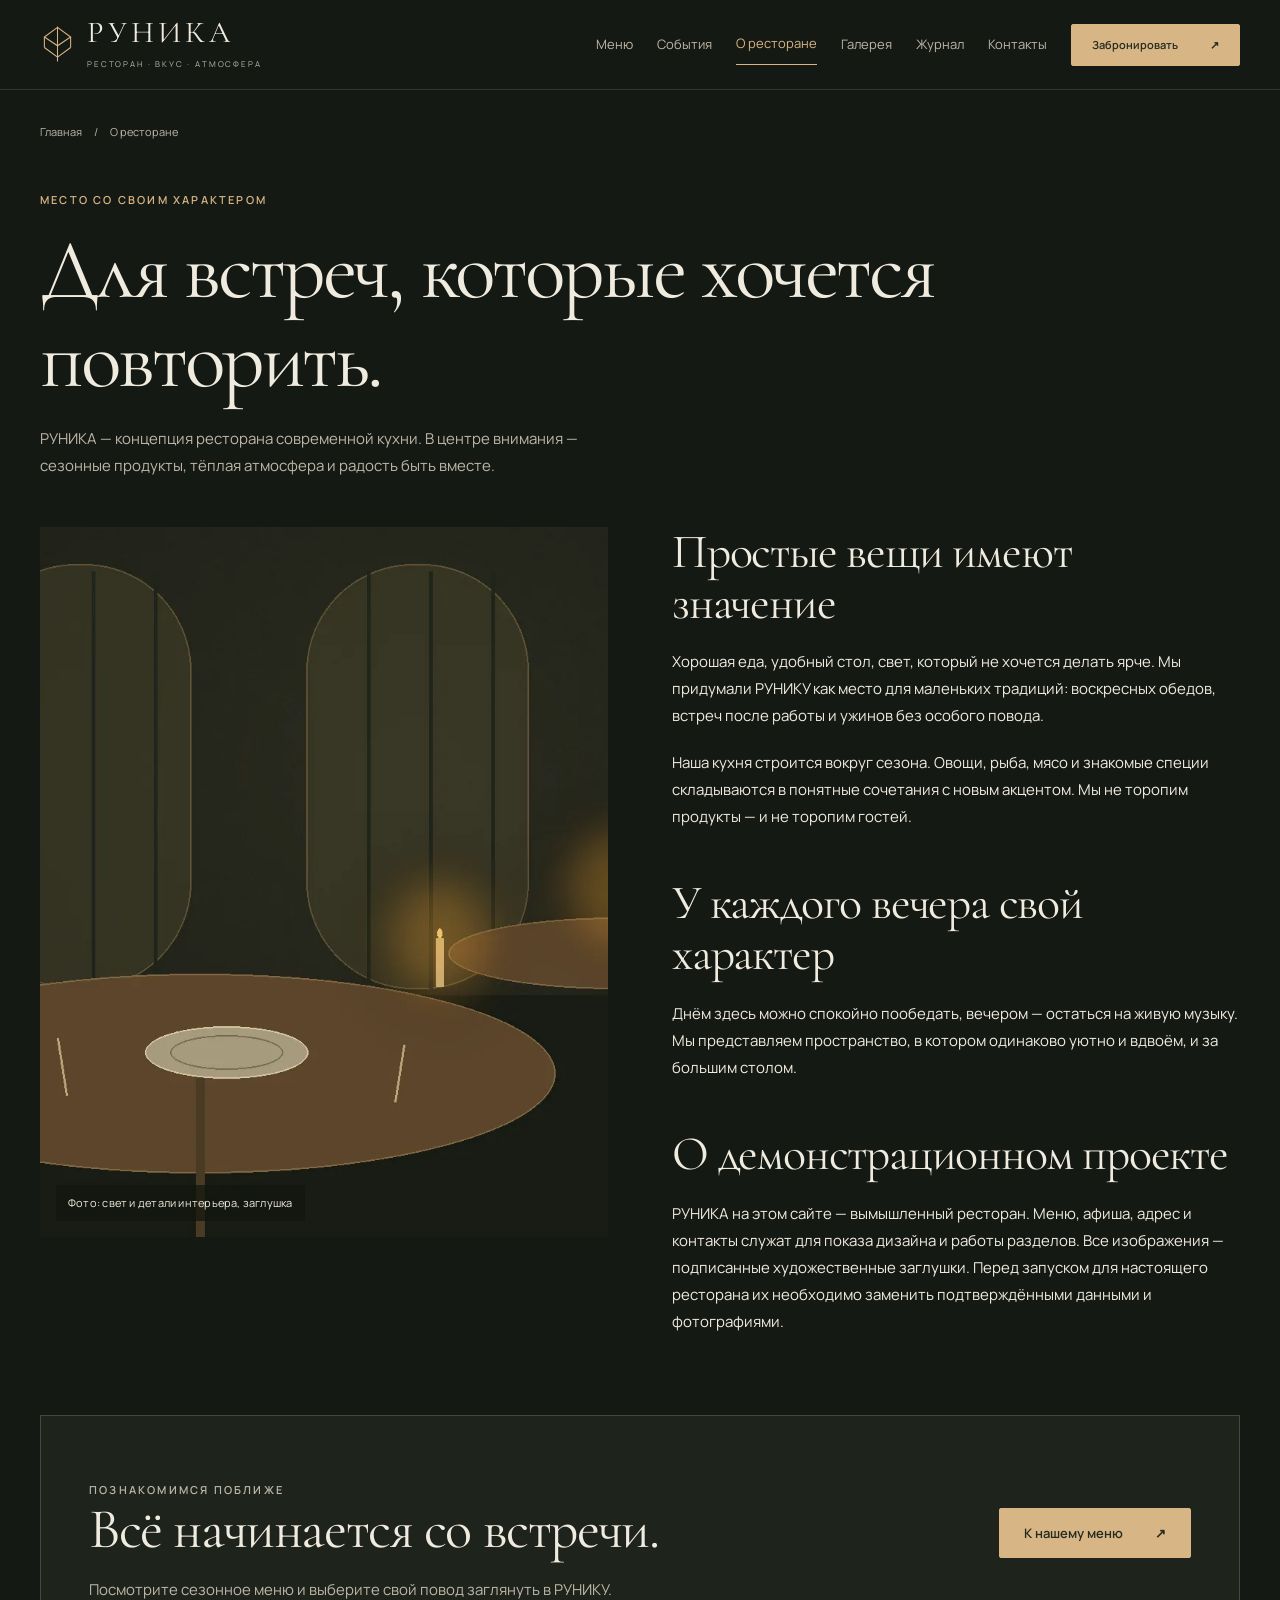
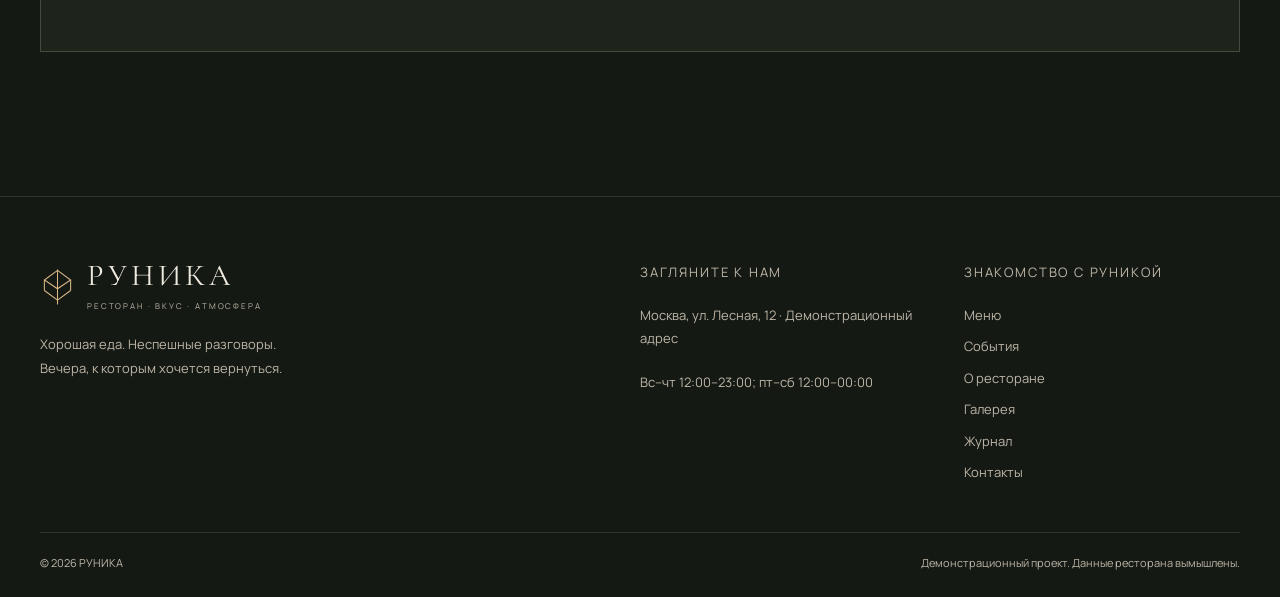
==== about/index.html @ 3a09043d "Оптимизация и SEO" ====
<!doctype html>
<html lang="ru">
<head>
  <meta charset="utf-8">
  <meta name="viewport" content="width=device-width, initial-scale=1">
  <title>О ресторане — РУНИКА</title>
  <meta name="description" content="История и концепция РУНИКИ: современная сезонная кухня, тёплая атмосфера и место для любимых традиций.">
  <link rel="canonical" href="https://mansiks1.github.io/restaurant-site-demo/about/">
  <meta property="og:locale" content="ru_RU">
  <meta property="og:site_name" content="РУНИКА">
  <meta property="og:title" content="О ресторане — РУНИКА">
  <meta property="og:description" content="История и концепция РУНИКИ: современная сезонная кухня, тёплая атмосфера и место для любимых традиций.">
  <meta property="og:type" content="website">
  <meta property="og:image" content="https://mansiks1.github.io/restaurant-site-demo/assets/img/interior.webp">
  <meta name="twitter:card" content="summary_large_image">
  <meta name="theme-color" content="#151914">
  <link rel="icon" type="image/svg+xml" href="../assets/img/favicon.svg">
  <link rel="preconnect" href="https://fonts.googleapis.com">
  <link rel="preconnect" href="https://fonts.gstatic.com" crossorigin>
  <link href="https://fonts.googleapis.com/css2?family=Cormorant+Garamond:ital,wght@0,400;0,500;0,600;1,400;1,500&family=Manrope:wght@400;500;600;700&display=swap" rel="stylesheet">
  <link rel="stylesheet" href="../assets/css/variables.css">
  <link rel="stylesheet" href="../assets/css/base.css">
  <link rel="stylesheet" href="../assets/css/components.css">
  <link rel="stylesheet" href="../assets/css/pages.css">
  <script type="module" src="../assets/js/main.js"></script>
  <script type="module" src="../assets/js/pages.js"></script>
</head>
<body data-page="about">
  <a class="skip-link" href="#main">Перейти к содержимому</a>
  <header class="site-header" data-site-header></header>
  <main id="main"><section class="page-heading container"><nav class="breadcrumbs" aria-label="Хлебные крошки"><a href="../">Главная</a><span aria-hidden="true">/</span><span aria-current="page">О ресторане</span></nav><p class="eyebrow">Место со своим характером</p><h1>Для встреч, которые<br>хочется <em>повторить.</em></h1><p class="page-intro">Современная кухня и тёплая атмосфера — чтобы быть чуть ближе друг к другу.</p></section><section class="container about-layout"><div data-page-image></div><div class="prose" data-page-body><p class="muted">Загружаем нашу историю…</p></div></section><section class="container section"><div class="reservation-band"><div><p class="eyebrow">Познакомимся поближе</p><h2>Всё начинается со встречи.</h2><p>Посмотрите сезонное меню и выберите свой повод заглянуть в РУНИКУ.</p></div><a class="button" href="../menu/">К нашему меню <span aria-hidden="true">↗</span></a></div></section></main>
  <footer class="site-footer" data-site-footer></footer>
  <noscript><p class="container notice">Для загрузки меню, афиши и статей включите JavaScript. Все контакты доступны на странице «Контакты».</p></noscript>
</body>
</html>
---- assets/css/variables.css ----
:root {
  color-scheme: dark;
  --color-bg: #151914; --color-surface: #1e241c; --color-raised: #292f24;
  --color-text: #f0ebdf; --color-muted: #bdb6a7; --color-accent: #d7b584;
  --color-accent-hover: #ebcd9f; --color-line: #454b3c; --color-soft-line: #30362b;
  --color-light: #e7dfd0; --color-ink: #252a21; --color-danger: #f2b4a0;
  --color-overlay: #11160fb8; --color-transparent: transparent;
  --font-body: 'Manrope', sans-serif; --font-display: 'Cormorant Garamond', Georgia, serif;
  --text-xs: .6875rem; --text-sm: .8125rem; --text-base: .9375rem;
  --text-lg: 1.125rem; --text-xl: 1.375rem; --text-2xl: 1.75rem;
  --text-title: clamp(3.25rem, 6.6vw, 6rem); --text-heading: clamp(2.5rem, 4.4vw, 4.2rem);
  --text-tiny: .6rem; --text-brand-caption: .5rem; --text-brand-caption-mobile: .43rem;
  --text-calendar-dot: 5px; --text-input-mobile: 16px;
  --text-brand: 1.9rem; --text-brand-mobile: 1.65rem; --text-dish: 1.7rem;
  --text-stat: 2.9rem; --text-price: 2.1rem; --text-contact: 2rem; --text-contact-mobile: 1.85rem;
  --text-map: 3rem; --text-reserve-mobile: 2.8rem; --text-category-mobile: 2.3rem;
  --text-hero: clamp(3.4rem, 6.2vw, 5.8rem); --text-hero-tablet: clamp(3.4rem, 6.5vw, 4.7rem);
  --text-hero-mobile: clamp(3.4rem, 12.7vw, 5.9rem); --text-page-mobile: clamp(3.1rem, 11.5vw, 4.9rem);
  --text-heading-mobile: clamp(2.55rem, 9vw, 3.8rem); --text-category: clamp(2.2rem, 4vw, 3.2rem);
  --text-prose-heading: clamp(2rem, 4vw, 3rem); --text-category-nav: .65rem;
  --hero-height: 580px; --calendar-cell: 40px; --dish-thumb: 126px;
  --s-1: .25rem; --s-2: .5rem; --s-3: .75rem; --s-4: 1rem; --s-5: 1.25rem;
  --s-6: 1.5rem; --s-7: 2rem; --s-8: 2.5rem; --s-9: 3rem; --s-10: 4rem;
  --s-11: 5rem; --s-12: 6rem; --s-13: 8rem;
  --container: 1200px; --gutter: 32px; --header-height: 90px;
  --radius: 2px; --radius-pill: 100px; --radius-round: 50%;
  --shadow: 0 14px 48px #00000030; --focus: 0 0 0 3px #d7b584;
  --transition: 180ms ease; --border: 1px solid var(--color-line);
}
---- assets/css/base.css ----
*, *::before, *::after { box-sizing: border-box; }
html { scroll-behavior: smooth; scroll-padding-top: calc(var(--header-height) + var(--s-6)); }
body { margin: 0; background: var(--color-bg); color: var(--color-text); font: 400 var(--text-base)/1.8 var(--font-body); -webkit-font-smoothing: antialiased; }
body.nav-open { overflow: hidden; }
img, svg { display: block; max-width: 100%; }
img { height: auto; object-fit: cover; }
a { color: inherit; text-decoration: none; text-underline-offset: var(--s-1); }
button, input, select { font: inherit; }
button, a, input { -webkit-tap-highlight-color: var(--color-transparent); }
button { cursor: pointer; }
button:disabled { cursor: default; opacity: .5; }
button, input { border-radius: var(--radius); }
input { max-width: 100%; }
button { color: inherit; }
button:focus-visible, a:focus-visible, input:focus-visible { outline: 2px solid var(--color-accent); outline-offset: 5px; }
::selection { color: var(--color-ink); background: var(--color-accent); }
h1, h2, h3, h4, p, figure { margin: 0; }
h1, h2, h3, h4 { font-family: var(--font-display); font-weight: 400; line-height: 1.06; }
h1 { font-size: var(--text-title); letter-spacing: -.035em; }
h2 { font-size: var(--text-heading); letter-spacing: -.025em; }
h3 { font-size: var(--text-2xl); }
p + p { margin-top: var(--s-5); }
em { font-weight: 400; }
ul { padding-left: var(--s-6); }
[hidden] { display: none !important; }
.container { width: min(100% - var(--gutter) * 2, var(--container)); margin-inline: auto; }
.section { padding-block: var(--s-11); }
.eyebrow { color: var(--color-accent); font-size: var(--text-xs); font-weight: 600; letter-spacing: .2em; text-transform: uppercase; }
.muted { color: var(--color-muted); }
.sr-only { position: absolute; width: 1px; height: 1px; padding: 0; margin: -1px; overflow: hidden; clip: rect(0,0,0,0); white-space: nowrap; border: 0; }
.skip-link { position: fixed; top: var(--s-4); left: var(--s-4); padding: var(--s-3) var(--s-5); z-index: 100; background: var(--color-accent); color: var(--color-ink); transform: translateY(-200%); }
.skip-link:focus { transform: none; }
.notice, .empty-state { border: var(--border); padding: var(--s-7); color: var(--color-muted); }
.error-state { color: var(--color-danger); }
.prose { max-width: 740px; font-size: var(--text-base); }
.prose h2 { font-size: var(--text-prose-heading); margin-block: var(--s-9) var(--s-5); }
.prose h3 { margin-block: var(--s-7) var(--s-4); }
.prose a { text-decoration: underline; color: var(--color-accent); }
.prose ul, .prose ol { margin-block: var(--s-5); }
.prose blockquote { margin: var(--s-7) 0; border-left: 2px solid var(--color-accent); padding-left: var(--s-6); color: var(--color-muted); }
.prose img { margin-block: var(--s-7); width: 100%; }
@media (prefers-reduced-motion: reduce) { html { scroll-behavior: auto; } *, *::before, *::after { animation: none !important; transition: none !important; } }
---- assets/css/components.css ----
.site-header { position: sticky; top: 0; z-index: 30; height: var(--header-height); background: var(--color-bg); border-bottom: 1px solid var(--color-soft-line); }
.header-inner { height: 100%; display: flex; align-items: center; gap: var(--s-8); }
.brand { display: flex; align-items: center; gap: var(--s-3); flex-shrink: 0; }
.brand-mark { width: 35px; height: 42px; color: var(--color-accent); }
.brand-name { display: block; font-family: var(--font-display); font-size: var(--text-brand); letter-spacing: .13em; line-height: 1; }
.brand-caption { display: block; margin-top: var(--s-2); color: var(--color-muted); font-size: var(--text-brand-caption); letter-spacing: .23em; text-transform: uppercase; }
.desktop-nav { display: flex; align-items: center; gap: var(--s-6); margin-left: auto; }
.nav-link { font-size: var(--text-sm); color: var(--color-muted); padding-block: var(--s-2); white-space: nowrap; }
.nav-link:hover, .nav-link[aria-current="page"] { color: var(--color-accent); }
.nav-link[aria-current="page"] { border-bottom: 1px solid var(--color-accent); }
.button { display: inline-flex; align-items: center; justify-content: center; gap: var(--s-7); min-height: 50px; padding: var(--s-3) var(--s-6); border: 1px solid var(--color-accent); background: var(--color-accent); color: var(--color-ink); font-size: var(--text-sm); font-weight: 600; border-radius: var(--radius); transition: background var(--transition), border-color var(--transition); }
.button:hover { background: var(--color-accent-hover); border-color: var(--color-accent-hover); }
.button-ghost { background: var(--color-transparent); color: var(--color-text); border-color: var(--color-line); }
.button-ghost:hover { background: var(--color-raised); border-color: var(--color-accent); }
.button-small { min-height: 42px; padding: var(--s-2) var(--s-5); font-size: var(--text-xs); }
.text-link { display: inline-flex; gap: var(--s-7); align-items: center; font-size: var(--text-sm); border-bottom: 1px solid var(--color-accent); padding-bottom: var(--s-2); }
.text-link:hover { color: var(--color-accent); }
.menu-toggle { display: none; border: var(--border); background: none; width: 46px; height: 46px; align-items: center; justify-content: center; flex-direction: column; gap: 6px; }
.menu-toggle span { display: block; width: 19px; height: 1px; background: var(--color-text); }
.nav-scrim { display: none; position: fixed; inset: var(--header-height) 0 0; background: var(--color-overlay); z-index: 20; }
.section-top { display: flex; align-items: end; justify-content: space-between; gap: var(--s-7); margin-bottom: var(--s-8); }
.section-top .eyebrow { margin-bottom: var(--s-4); }
.section-copy { max-width: 380px; color: var(--color-muted); }
.image-frame { position: relative; overflow: hidden; background: var(--color-surface); }
.image-frame img { width: 100%; transition: transform 600ms ease; }
.image-label { position: absolute; bottom: var(--s-4); left: var(--s-4); right: var(--s-4); width: fit-content; max-width: calc(100% - var(--s-7)); padding: var(--s-2) var(--s-3); color: var(--color-text); background: var(--color-overlay); font-size: var(--text-xs); letter-spacing: .02em; }
.card:hover .image-frame img { transform: scale(1.025); }
.card-grid { display: grid; grid-template-columns: repeat(3,minmax(0,1fr)); gap: var(--s-6); }
.card { min-width: 0; }
.card .image-frame { aspect-ratio: 4/3; }
.card .image-frame img { height: 100%; }
.card-content { padding-block: var(--s-5); }
.card-content h3 { margin-block: var(--s-3); }
.card-content p { color: var(--color-muted); font-size: var(--text-sm); }
.card-meta { display: flex; gap: var(--s-3); flex-wrap: wrap; color: var(--color-accent); font-size: var(--text-xs); }
.card-title-link::after { content: ' ↗'; font-family: var(--font-body); color: var(--color-accent); font-size: var(--text-base); }
.tag { font-size: var(--text-xs); padding: var(--s-1) var(--s-3); border: var(--border); border-radius: var(--radius-pill); color: var(--color-muted); }
.breadcrumbs { display: flex; flex-wrap: wrap; gap: var(--s-3); font-size: var(--text-xs); color: var(--color-muted); margin-bottom: var(--s-9); }
.breadcrumbs a:hover { color: var(--color-accent); }
.page-heading { padding-block: var(--s-7) var(--s-9); }
.page-heading .eyebrow { margin-bottom: var(--s-4); }
.page-heading h1 { max-width: 940px; }
.page-intro { max-width: 610px; color: var(--color-muted); margin-top: var(--s-5); }
.filter-bar { display: flex; flex-wrap: wrap; gap: var(--s-3); margin-bottom: var(--s-8); }
.filter-button { border: var(--border); padding: var(--s-3) var(--s-5); min-height: 44px; background: none; font-size: var(--text-sm); color: var(--color-muted); }
.filter-button:hover { border-color: var(--color-accent); color: var(--color-text); }
.filter-button[aria-pressed="true"] { color: var(--color-ink); background: var(--color-accent); border-color: var(--color-accent); }
.reservation-band { display: grid; grid-template-columns: 1fr auto; align-items: center; gap: var(--s-7); padding: var(--s-9); border: var(--border); background: var(--color-surface); }
.reservation-band p { color: var(--color-muted); margin-top: var(--s-4); max-width: 600px; }
.site-footer { margin-top: var(--s-10); border-top: 1px solid var(--color-soft-line); padding-block: var(--s-10) var(--s-6); }
.footer-grid { display: grid; grid-template-columns: 2fr 1fr 1fr; gap: var(--s-9); }
.footer-grid p, .footer-grid a:not(.brand) { color: var(--color-muted); font-size: var(--text-sm); }
.footer-heading { font-size: var(--text-xs); letter-spacing: .14em; text-transform: uppercase; margin-bottom: var(--s-5); color: var(--color-accent); }
.footer-links { display: grid; gap: var(--s-2); }
.footer-note { border-top: 1px solid var(--color-soft-line); margin-top: var(--s-9); padding-top: var(--s-5); display: flex; justify-content: space-between; gap: var(--s-6); color: var(--color-muted); font-size: var(--text-xs); }
---- assets/css/pages.css ----
.hero { position: relative; display: grid; grid-template-columns: 1fr 1fr; min-height: 650px; padding-block: var(--s-9); gap: var(--s-6); }
.hero-copy { padding-block: var(--s-8); display: flex; flex-direction: column; align-items: start; justify-content: center; position: relative; z-index: 1; }
.hero .eyebrow { margin-bottom: var(--s-7); }
.hero h1 { font-size: var(--text-hero); max-width: 650px; }
.hero h1 em { color: var(--color-accent); }
.hero-description { color: var(--color-muted); max-width: 370px; margin-top: var(--s-6); }
.hero-actions { display: flex; flex-wrap: wrap; gap: var(--s-5); margin-top: var(--s-8); align-items: center; }
.hero-image { min-height: 580px; border-radius: 46% 46% var(--radius) var(--radius); }
.hero-image img { width: 100%; height: 100%; position: absolute; inset: 0; }
.hero-stamp { position: absolute; left: 50%; top: var(--s-7); width: 102px; height: 102px; border: 1px solid var(--color-accent); border-radius: var(--radius-round); color: var(--color-accent); display: flex; align-items: center; justify-content: center; text-align: center; line-height: 1.5; font-size: var(--text-xs); letter-spacing: .1em; transform: translateX(-50%) rotate(12deg); background: var(--color-bg); }
.hero-bottom { margin-top: var(--s-9); display: flex; align-items: center; gap: var(--s-5); font-size: var(--text-xs); color: var(--color-muted); }
.hero-bottom::before { content: ''; width: 42px; height: 1px; background: var(--color-accent); }
.marquee { border-block: 1px solid var(--color-line); padding-block: var(--s-5); display: flex; justify-content: center; flex-wrap: wrap; gap: var(--s-5) var(--s-9); font-size: var(--text-xs); text-transform: uppercase; letter-spacing: .17em; color: var(--color-muted); }
.marquee span::before { content: '✳'; color: var(--color-accent); margin-right: var(--s-5); }
.story-grid { display: grid; grid-template-columns: 1.05fr 1fr; align-items: center; gap: var(--s-11); }
.story-image { aspect-ratio: 5/4; }
.story-image img { height: 100%; }
.story-copy .eyebrow { margin-bottom: var(--s-5); }
.story-copy p:not(.eyebrow) { color: var(--color-muted); margin-block: var(--s-6); }
.section-tinted { background: var(--color-surface); }
.home-dish-footer { display: flex; align-items: baseline; justify-content: space-between; gap: var(--s-4); }
.home-dish-footer h3 { font-size: var(--text-2xl); }
.price { white-space: nowrap; color: var(--color-accent); font-size: var(--text-sm); }
.home-events { display: grid; grid-template-columns: .85fr 1.15fr; gap: var(--s-11); align-items: start; }
.home-events-copy { position: sticky; top: calc(var(--header-height) + var(--s-9)); }
.home-events-copy h2 { margin-block: var(--s-5); }
.home-events-copy p:not(.eyebrow) { color: var(--color-muted); margin-block: var(--s-6); }
.event-row { display: grid; grid-template-columns: 68px 1fr auto; gap: var(--s-6); border-top: var(--border); padding-block: var(--s-6); align-items: center; }
.event-date { color: var(--color-accent); font-size: var(--text-xs); text-align: center; text-transform: uppercase; }
.event-date b { display: block; font: 400 var(--text-stat)/1.05 var(--font-display); }
.event-row h3 { font-size: var(--text-2xl); margin-block: var(--s-2); }
.event-row p { color: var(--color-muted); font-size: var(--text-xs); }
.event-row-arrow { color: var(--color-accent); font-size: var(--text-xl); }

.menu-toolbar { position: sticky; top: var(--header-height); z-index: 10; background: var(--color-bg); border-block: 1px solid var(--color-line); }
.toolbar-inner { display: flex; align-items: center; justify-content: space-between; gap: var(--s-6); min-height: 83px; }
.category-nav { display: flex; gap: var(--s-7); flex-wrap: wrap; }
.category-nav a { padding-block: var(--s-3); font-size: var(--text-sm); color: var(--color-muted); }
.category-nav a:hover { color: var(--color-accent); }
.category-nav .is-empty { opacity: .45; cursor: default; }
.search-field { display: flex; gap: var(--s-3); align-items: center; border-bottom: var(--border); min-width: 0; }
.search-field span { color: var(--color-accent); font-size: var(--text-xl); }
.search-field input { width: 180px; min-height: 44px; padding: var(--s-2); background: none; color: var(--color-text); border: none; font-size: var(--text-sm); }
.search-field input::placeholder { color: var(--color-muted); opacity: 1; }
.menu-caption { display: flex; justify-content: space-between; gap: var(--s-4); padding-block: var(--s-5); color: var(--color-muted); font-size: var(--text-xs); }
.menu-caption p { margin: 0; }
.menu-category { padding-block: var(--s-8); scroll-margin-top: calc(var(--header-height) + 100px); }
.category-heading { display: flex; flex-wrap: wrap; align-items: baseline; gap: var(--s-6); margin-bottom: var(--s-7); border-bottom: var(--border); padding-bottom: var(--s-5); }
.category-heading h2 { font-size: var(--text-category); }
.category-heading p { font-size: var(--text-sm); color: var(--color-muted); }
.category-heading span { margin-left: auto; color: var(--color-accent); }
.dish-grid { display: grid; grid-template-columns: 1fr 1fr; gap: var(--s-6) var(--s-8); }
.dish-card { display: grid; grid-template-columns: 126px 1fr; gap: var(--s-5); min-width: 0; padding-bottom: var(--s-6); border-bottom: 1px solid var(--color-soft-line); }
.dish-card .image-frame { aspect-ratio: 1; height: 126px; }
.dish-card .image-frame img { height: 100%; }
.dish-card .image-label { display: none; }
.dish-title { display: flex; justify-content: space-between; gap: var(--s-4); align-items: baseline; }
.dish-title h3 { font-size: var(--text-dish); }
.dish-content p { font-size: var(--text-xs); color: var(--color-muted); margin-top: var(--s-3); }
.availability { color: var(--color-accent); border-bottom: 1px dashed var(--color-accent); display: inline-block; margin-top: var(--s-3); font-size: var(--text-xs); }
.dish-unavailable img { filter: saturate(.3); }
.menu-disclaimer { font-size: var(--text-xs); color: var(--color-muted); max-width: 740px; margin-block: var(--s-8); }

.events-layout { display: grid; grid-template-columns: minmax(0,1fr) 330px; gap: var(--s-9); align-items: start; }
.events-grid { display: grid; grid-template-columns: repeat(2,minmax(0,1fr)); gap: var(--s-7) var(--s-6); }
.events-selection { display: flex; justify-content: space-between; gap: var(--s-4); margin-block: calc(var(--s-4) * -1) var(--s-6); align-items: center; }
.events-selection p { font-size: var(--text-xs); color: var(--color-muted); }
.clear-filter { background: none; border: none; color: var(--color-accent); padding: var(--s-2); font-size: var(--text-xs); min-height: 44px; }
.calendar-panel { padding: var(--s-6); border: var(--border); background: var(--color-surface); position: sticky; top: calc(var(--header-height) + var(--s-7)); }
.calendar-header { display: flex; align-items: center; justify-content: space-between; gap: var(--s-3); margin-block: var(--s-5); }
.calendar-title { font-family: var(--font-body); font-size: var(--text-base); text-transform: capitalize; line-height: 1.5; text-align: center; }
.calendar-arrow { border: var(--border); background: none; padding: var(--s-2); min-width: 36px; min-height: 40px; color: var(--color-accent); }
.calendar-week, .calendar-days { display: grid; grid-template-columns: repeat(7,minmax(0,1fr)); gap: var(--s-1); text-align: center; }
.calendar-week { font-size: var(--text-xs); color: var(--color-muted); padding-bottom: var(--s-3); }
.calendar-day { display: flex; flex-direction: column; align-items: center; justify-content: center; position: relative; height: 40px; font-size: var(--text-sm); background: none; border: 1px solid var(--color-transparent); color: var(--color-muted); }
.calendar-day[aria-current="date"] { border-color: var(--color-accent); }
.calendar-day span { font-size: var(--text-calendar-dot); line-height: 1; position: absolute; bottom: var(--s-1); }
.calendar-day.has-events { color: var(--color-accent); font-weight: 700; background: var(--color-raised); }
.calendar-day.is-selected { color: var(--color-ink); background: var(--color-accent); }
.calendar-legend { font-size: var(--text-xs); color: var(--color-muted); border-top: var(--border); margin-top: var(--s-6); padding-top: var(--s-5); }
.calendar-legend span { color: var(--color-accent); margin-right: var(--s-2); }
.calendar-help { font-size: var(--text-xs); color: var(--color-muted); }
.detail-layout { display: grid; grid-template-columns: minmax(0,1fr) 300px; gap: var(--s-10); align-items: start; }
.detail-image { aspect-ratio: 16/10; margin-bottom: var(--s-8); }
.detail-image img { height: 100%; }
.detail-sidebar { border: var(--border); padding: var(--s-6); background: var(--color-surface); position: sticky; top: calc(var(--header-height) + var(--s-7)); }
.detail-sidebar p:not(.eyebrow) { color: var(--color-muted); font-size: var(--text-sm); }
.detail-date { display: block; font-size: var(--text-xl); margin-block: var(--s-5) var(--s-3); }
.detail-price { font: 400 var(--text-price) var(--font-display); color: var(--color-accent); margin-block: var(--s-6); }
.detail-sidebar .button { width: 100%; margin-top: var(--s-6); gap: var(--s-3); }

.blog-count { font-size: var(--text-xs); margin-block: calc(var(--s-4) * -1) var(--s-6); }
.blog-grid { row-gap: var(--s-8); }
.article { max-width: 1000px; }
.article h1 { max-width: 900px; }
.article-meta { margin-top: var(--s-6); }
.article-cover { aspect-ratio: 16/9; }
.article-cover img { height: 100%; }
.article-body { margin: var(--s-9) auto; }
.post-neighbors { display: grid; grid-template-columns: 1fr 1fr; gap: var(--s-8); border-top: var(--border); margin-top: var(--s-10); padding-top: var(--s-7); }
.post-neighbors a:last-child { text-align: right; }
.neighbor-title { display: block; font: 400 var(--text-2xl)/1.2 var(--font-display); margin-top: var(--s-3); }
.post-neighbors a:hover .neighbor-title { color: var(--color-accent); }

.about-layout { display: grid; grid-template-columns: 1fr 1fr; gap: var(--s-10); align-items: start; }
.about-image { aspect-ratio: 4/5; }
.about-image img { height: 100%; }
.about-layout .prose h2:first-child { margin-top: 0; }
.contacts-layout { display: grid; grid-template-columns: .9fr 1.1fr; gap: var(--s-10); }
.contact-item { padding-block: var(--s-6); border-top: var(--border); }
.contact-item .eyebrow { margin-bottom: var(--s-3); }
.contact-item p + p { margin-top: var(--s-2); }
.contact-big { font: 400 var(--text-contact)/1.3 var(--font-display); }
.contact-item .muted, .demo-note { font-size: var(--text-xs); color: var(--color-muted); }
.map-placeholder { min-height: 480px; background: var(--color-surface); border: var(--border); position: relative; overflow: hidden; display: grid; place-items: center; text-align: center; }
.map-lines { position: absolute; inset: -40%; opacity: .3; background: repeating-linear-gradient(20deg, var(--color-transparent) 0 85px, var(--color-line) 86px 92px, var(--color-transparent) 93px 200px), repeating-linear-gradient(110deg, var(--color-transparent) 0 65px, var(--color-line) 66px 74px, var(--color-transparent) 75px 150px); }
.map-center { position: relative; padding: var(--s-7); max-width: 380px; background: var(--color-surface); }
.map-center p { color: var(--color-muted); font-size: var(--text-sm); margin-block: var(--s-4); }
.map-pin { color: var(--color-accent); font-size: var(--text-map); display: block; margin-bottom: var(--s-4); }
.gallery-intro { margin-bottom: var(--s-8); color: var(--color-muted); }
.gallery-grid { display: grid; grid-template-columns: repeat(3,minmax(0,1fr)); gap: var(--s-8) var(--s-6); }
.gallery-item:nth-child(3n+2) { padding-top: var(--s-8); }
.gallery-button { display: block; padding: 0; border: none; position: relative; width: 100%; background: var(--color-surface); overflow: hidden; }
.gallery-button img { width: 100%; aspect-ratio: 4/5; transition: transform 500ms ease; }
.gallery-button:hover img { transform: scale(1.03); }
.gallery-zoom { position: absolute; right: var(--s-4); bottom: var(--s-4); width: 36px; height: 36px; display: grid; place-items: center; background: var(--color-bg); color: var(--color-accent); }
.gallery-item figcaption { padding-top: var(--s-4); font-size: var(--text-sm); }
.gallery-item figcaption .muted { font-size: var(--text-xs); display: block; margin-top: var(--s-2); }
.lightbox { width: min(100% - var(--s-7),960px); max-height: 90vh; padding: var(--s-6); background: var(--color-bg); color: var(--color-text); border: var(--border); box-shadow: var(--shadow); }
.lightbox::backdrop { background: var(--color-overlay); }
.lightbox img { width: 100%; max-height: 68vh; object-fit: contain; margin-top: var(--s-8); }
.lightbox p { font-size: var(--text-xs); color: var(--color-muted); margin-top: var(--s-5); }
.lightbox-close { position: absolute; top: var(--s-2); right: var(--s-3); width: 44px; height: 44px; background: none; border: none; color: var(--color-accent); font-size: var(--text-contact); }

@media (max-width: 1100px) {
  :root { --gutter: 24px; --header-height: 80px; }
  .desktop-nav { display: none; }
  .desktop-nav.is-open { display: flex; position: fixed; top: var(--header-height); left: var(--gutter); right: var(--gutter); flex-direction: column; align-items: stretch; gap: var(--s-1); background: var(--color-surface); border: var(--border); padding: var(--s-5); max-height: calc(100dvh - var(--header-height) - var(--s-5)); overflow-y: auto; box-shadow: var(--shadow); }
  .desktop-nav .nav-link { padding: var(--s-3) var(--s-4); font-size: var(--text-base); }
  .desktop-nav .header-book { margin-top: var(--s-4); }
  .menu-toggle { display: flex; margin-left: auto; }
  .nav-scrim:not([hidden]) { display: block; }
  .hero { min-height: 550px; }
  .hero-image { min-height: 530px; }
  .hero h1 { font-size: var(--text-hero-tablet); }
  .story-grid, .home-events { gap: var(--s-9); }
  .hero-actions { gap: var(--s-4); }
  .hero-actions .button { min-width: 200px; }
  .hero-stamp { width: 86px; height: 86px; font-size: var(--text-tiny); }
  .events-layout { grid-template-columns: minmax(0,1fr) 300px; gap: var(--s-6); }
  .events-grid { grid-template-columns: 1fr; }
  .dish-card { grid-template-columns: 100px 1fr; gap: var(--s-4); }
  .dish-card .image-frame { height: 100px; }
  .dish-title { flex-direction: column; gap: var(--s-2); }
  .category-nav { gap: var(--s-5); }
  .toolbar-inner { gap: var(--s-5); }
  .search-field input { width: 155px; }
  .detail-layout { gap: var(--s-7); grid-template-columns: minmax(0,1fr) 280px; }
  .about-layout, .contacts-layout { gap: var(--s-7); }
}
@media (max-width: 767px) {
  :root { --gutter: 16px; --header-height: 72px; --s-11: 3.5rem; --s-12: 4rem; }
  h1 { font-size: var(--text-page-mobile); }
  h2 { font-size: var(--text-heading-mobile); }
  .brand-name { font-size: var(--text-brand-mobile); }
  .brand-mark { width: 28px; height: 36px; }
  .brand-caption { font-size: var(--text-brand-caption-mobile); }
  .hero { grid-template-columns: 1fr; padding-top: var(--s-4); gap: var(--s-7); }
  .hero-copy { padding-block: var(--s-6) 0; }
  .hero h1 { font-size: var(--text-hero-mobile); }
  .hero h1 br { display: none; }
  .hero .eyebrow { margin-bottom: var(--s-5); font-size: var(--text-tiny); }
  .hero-description { margin-top: var(--s-5); font-size: var(--text-sm); max-width: 440px; }
  .hero-actions { margin-top: var(--s-6); width: 100%; gap: var(--s-3); }
  .hero-actions .button { min-width: 0; padding-inline: var(--s-4); gap: var(--s-4); flex: 1; font-size: var(--text-xs); }
  .hero-bottom { margin-top: var(--s-6); }
  .hero-image { min-height: 0; height: 390px; border-radius: 42% 42% var(--radius) var(--radius); }
  .hero-image img { object-position: center 58%; }
  .hero-stamp { top: var(--s-7); }
  .marquee { padding: var(--s-4); gap: var(--s-3) var(--s-5); font-size: var(--text-tiny); }
  .marquee span::before { margin-right: var(--s-2); }
  .story-grid, .home-events { grid-template-columns: 1fr; gap: var(--s-7); }
  .story-copy { order: -1; }
  .story-image { aspect-ratio: 5/4; }
  .story-copy p:not(.eyebrow) { font-size: var(--text-sm); }
  .section-top { align-items: start; gap: var(--s-5); }
  .section-top > a { flex-shrink: 0; margin-top: var(--s-2); font-size: var(--text-xs); gap: var(--s-3); }
  .card-grid { grid-template-columns: 1fr; gap: var(--s-6); }
  .card .image-frame { aspect-ratio: 4/3; }
  .home-events-copy { position: static; }
  .event-row { gap: var(--s-4); grid-template-columns: 56px 1fr auto; }
  .event-row h3 { font-size: var(--text-dish); }
  .reservation-band { grid-template-columns: 1fr; padding: var(--s-6); gap: var(--s-6); }
  .reservation-band h2 { font-size: var(--text-reserve-mobile); margin-top: var(--s-3); }
  .reservation-band p:not(.eyebrow) { font-size: var(--text-sm); }
  .reservation-band .button { justify-self: start; }
  .footer-grid { grid-template-columns: 1fr 1fr; gap: var(--s-7); }
  .footer-grid > div:first-child { grid-column: 1/-1; }
  .footer-note { flex-direction: column; gap: var(--s-2); }
  .page-heading { padding-block: var(--s-5) var(--s-7); }
  .breadcrumbs { margin-bottom: var(--s-7); }
  .page-intro { font-size: var(--text-sm); }
  .toolbar-inner { flex-direction: column; align-items: stretch; padding-block: var(--s-3); gap: var(--s-2); }
  .category-nav { flex-wrap: nowrap; justify-content: space-between; gap: var(--s-3); }
  .category-nav a { font-size: var(--text-category-nav); white-space: nowrap; padding-block: var(--s-2); }
  .search-field input { width: 100%; font-size: var(--text-input-mobile); min-height: 38px; }
  .search-field span { font-size: var(--text-lg); }
  .menu-category { scroll-margin-top: calc(var(--header-height) + 115px); }
  .category-heading { gap: var(--s-3); margin-bottom: var(--s-6); }
  .category-heading h2 { font-size: var(--text-category-mobile); }
  .category-heading p { width: calc(100% - var(--s-8)); order: 1; font-size: var(--text-xs); }
  .dish-grid { grid-template-columns: 1fr; }
  .dish-card { grid-template-columns: 92px minmax(0,1fr); gap: var(--s-4); }
  .dish-card .image-frame { height: 92px; }
  .dish-title { gap: var(--s-2); }
  .dish-title h3 { font-size: var(--text-brand-mobile); }
  .dish-content p { line-height: 1.65; }
  .menu-caption { font-size: var(--text-tiny); }
  .events-layout { grid-template-columns: 1fr; gap: var(--s-8); }
  .events-grid { grid-template-columns: 1fr; }
  .calendar-panel { position: static; width: 100%; max-width: 430px; justify-self: center; }
  .calendar-day { height: 44px; }
  .calendar-arrow { min-width: 44px; min-height: 44px; }
  .detail-layout { grid-template-columns: 1fr; gap: var(--s-7); }
  .detail-sidebar { position: static; }
  .filter-bar { gap: var(--s-2); margin-bottom: var(--s-6); }
  .filter-button { padding-inline: var(--s-4); font-size: var(--text-xs); }
  .events-selection { flex-wrap: wrap; margin-top: 0; }
  .article-cover { aspect-ratio: 4/3; }
  .article-body { margin-block: var(--s-7); }
  .post-neighbors { gap: var(--s-5); }
  .post-neighbors .eyebrow { font-size: var(--text-tiny); letter-spacing: .1em; }
  .neighbor-title { font-size: var(--text-xl); }
  .about-layout, .contacts-layout { grid-template-columns: 1fr; gap: var(--s-7); }
  .about-image { aspect-ratio: 5/4; }
  .contact-big { font-size: var(--text-contact-mobile); overflow-wrap: anywhere; }
  .map-placeholder { min-height: 360px; }
  .gallery-grid { grid-template-columns: repeat(2,minmax(0,1fr)); gap: var(--s-6) var(--s-4); }
  .gallery-item:nth-child(3n+2) { padding-top: 0; }
  .gallery-item:nth-child(even) { padding-top: var(--s-6); }
  .gallery-item figcaption { font-size: var(--text-xs); }
  .gallery-item figcaption .muted { font-size: var(--text-tiny); }
  .lightbox { padding: var(--s-4); }
}

/* Keep the demo image labels visible in the menu, including on small screens. */
.dish-card .image-frame { height: auto; aspect-ratio: auto; background: none; overflow: visible; }
.dish-card .image-frame img { height: 126px; aspect-ratio: 1; }
.dish-card .image-label { position: static; display: block; max-width: 100%; padding: 0; margin-top: var(--s-2); color: var(--color-muted); background: none; font-size: var(--text-tiny); line-height: 1.4; }
@media (max-width:1100px) { .dish-card .image-frame img { height: 100px; } }
@media (max-width:767px) { .dish-card .image-frame img { height: 92px; } }
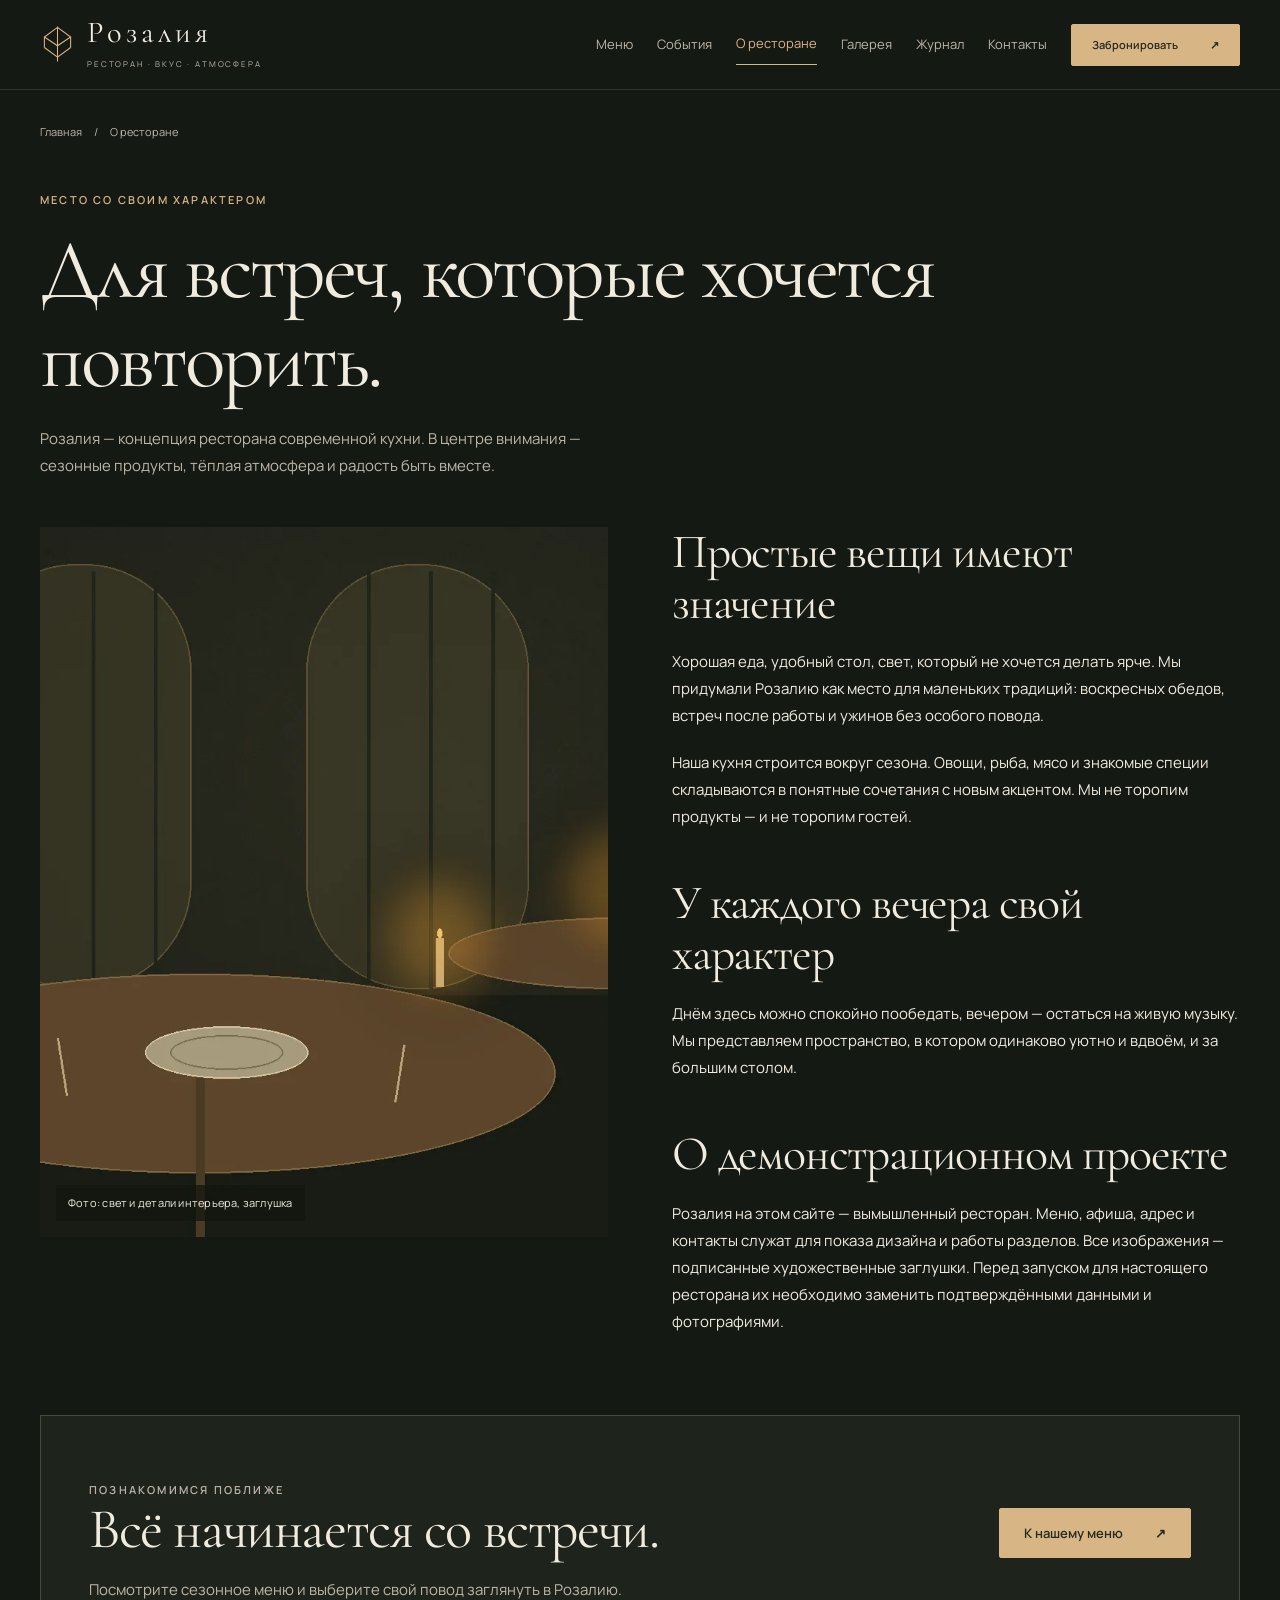
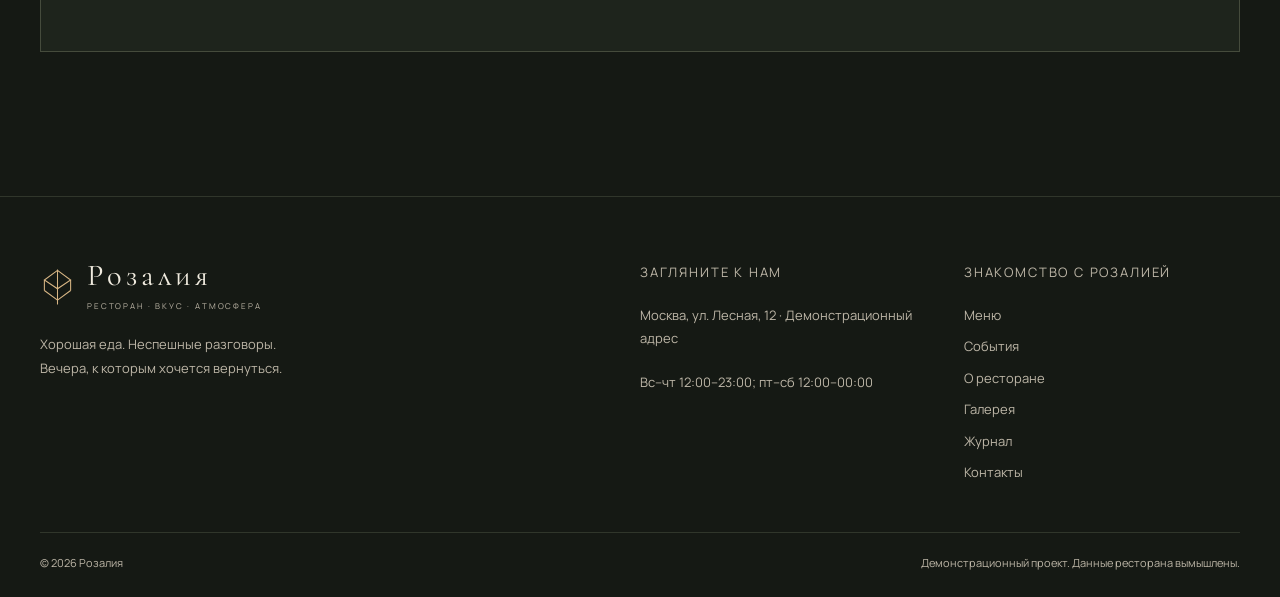
==== commit f1da310a: "Название ресторана: Розалия" ====
--- a/about/index.html
+++ b/about/index.html
@@ -3,13 +3,13 @@
 <head>
   <meta charset="utf-8">
   <meta name="viewport" content="width=device-width, initial-scale=1">
-  <title>О ресторане — РУНИКА</title>
-  <meta name="description" content="История и концепция РУНИКИ: современная сезонная кухня, тёплая атмосфера и место для любимых традиций.">
+  <title>О ресторане — Розалия</title>
+  <meta name="description" content="История и концепция Розалии: современная сезонная кухня, тёплая атмосфера и место для любимых традиций.">
   <link rel="canonical" href="https://mansiks1.github.io/restaurant-site-demo/about/">
   <meta property="og:locale" content="ru_RU">
-  <meta property="og:site_name" content="РУНИКА">
-  <meta property="og:title" content="О ресторане — РУНИКА">
-  <meta property="og:description" content="История и концепция РУНИКИ: современная сезонная кухня, тёплая атмосфера и место для любимых традиций.">
+  <meta property="og:site_name" content="Розалия">
+  <meta property="og:title" content="О ресторане — Розалия">
+  <meta property="og:description" content="История и концепция Розалии: современная сезонная кухня, тёплая атмосфера и место для любимых традиций.">
   <meta property="og:type" content="website">
   <meta property="og:image" content="https://mansiks1.github.io/restaurant-site-demo/assets/img/interior.webp">
   <meta name="twitter:card" content="summary_large_image">
@@ -28,7 +28,7 @@
 <body data-page="about">
   <a class="skip-link" href="#main">Перейти к содержимому</a>
   <header class="site-header" data-site-header></header>
-  <main id="main"><section class="page-heading container"><nav class="breadcrumbs" aria-label="Хлебные крошки"><a href="../">Главная</a><span aria-hidden="true">/</span><span aria-current="page">О ресторане</span></nav><p class="eyebrow">Место со своим характером</p><h1>Для встреч, которые<br>хочется <em>повторить.</em></h1><p class="page-intro">Современная кухня и тёплая атмосфера — чтобы быть чуть ближе друг к другу.</p></section><section class="container about-layout"><div data-page-image></div><div class="prose" data-page-body><p class="muted">Загружаем нашу историю…</p></div></section><section class="container section"><div class="reservation-band"><div><p class="eyebrow">Познакомимся поближе</p><h2>Всё начинается со встречи.</h2><p>Посмотрите сезонное меню и выберите свой повод заглянуть в РУНИКУ.</p></div><a class="button" href="../menu/">К нашему меню <span aria-hidden="true">↗</span></a></div></section></main>
+  <main id="main"><section class="page-heading container"><nav class="breadcrumbs" aria-label="Хлебные крошки"><a href="../">Главная</a><span aria-hidden="true">/</span><span aria-current="page">О ресторане</span></nav><p class="eyebrow">Место со своим характером</p><h1>Для встреч, которые<br>хочется <em>повторить.</em></h1><p class="page-intro">Современная кухня и тёплая атмосфера — чтобы быть чуть ближе друг к другу.</p></section><section class="container about-layout"><div data-page-image></div><div class="prose" data-page-body><p class="muted">Загружаем нашу историю…</p></div></section><section class="container section"><div class="reservation-band"><div><p class="eyebrow">Познакомимся поближе</p><h2>Всё начинается со встречи.</h2><p>Посмотрите сезонное меню и выберите свой повод заглянуть в Розалию.</p></div><a class="button" href="../menu/">К нашему меню <span aria-hidden="true">↗</span></a></div></section></main>
   <footer class="site-footer" data-site-footer></footer>
   <noscript><p class="container notice">Для загрузки меню, афиши и статей включите JavaScript. Все контакты доступны на странице «Контакты».</p></noscript>
 </body>
--- a/assets/css/pages.css
+++ b/assets/css/pages.css
@@ -249,3 +249,10 @@
 .dish-card .image-label { position: static; display: block; max-width: 100%; padding: 0; margin-top: var(--s-2); color: var(--color-muted); background: none; font-size: var(--text-tiny); line-height: 1.4; }
 @media (max-width:1100px) { .dish-card .image-frame img { height: 100px; } }
 @media (max-width:767px) { .dish-card .image-frame img { height: 92px; } }
+
+#menu-sentinel { height: 1px; width: 100%; }
+.menu-pagination { display: grid; justify-items: center; gap: var(--s-4); padding-block: var(--s-6); }
+.menu-pagination p { font-size: var(--text-sm); color: var(--color-muted); }
+.reveal { opacity: 0; transform: translateY(18px); transition: opacity 450ms ease, transform 450ms ease; }
+.reveal.is-visible { opacity: 1; transform: none; }
+@media (prefers-reduced-motion: reduce) { .reveal { opacity: 1; transform: none; transition: none; } }
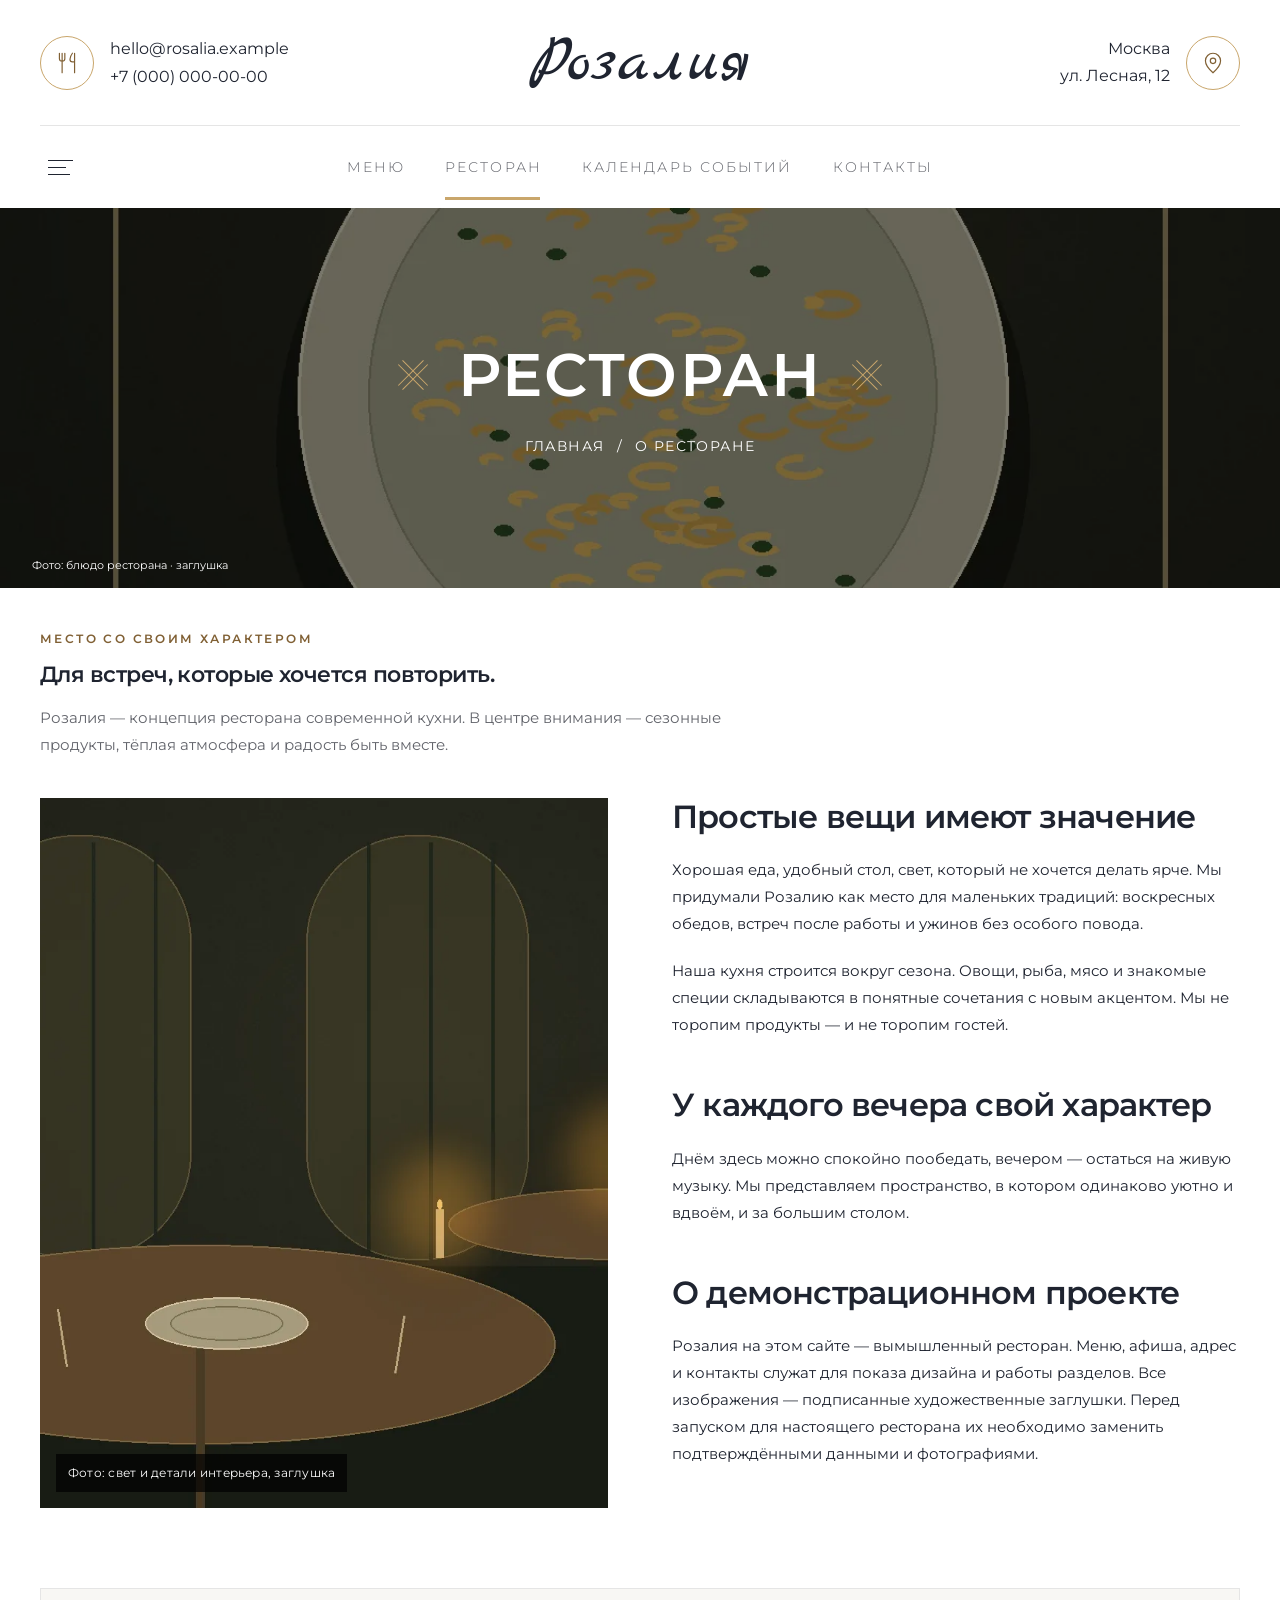
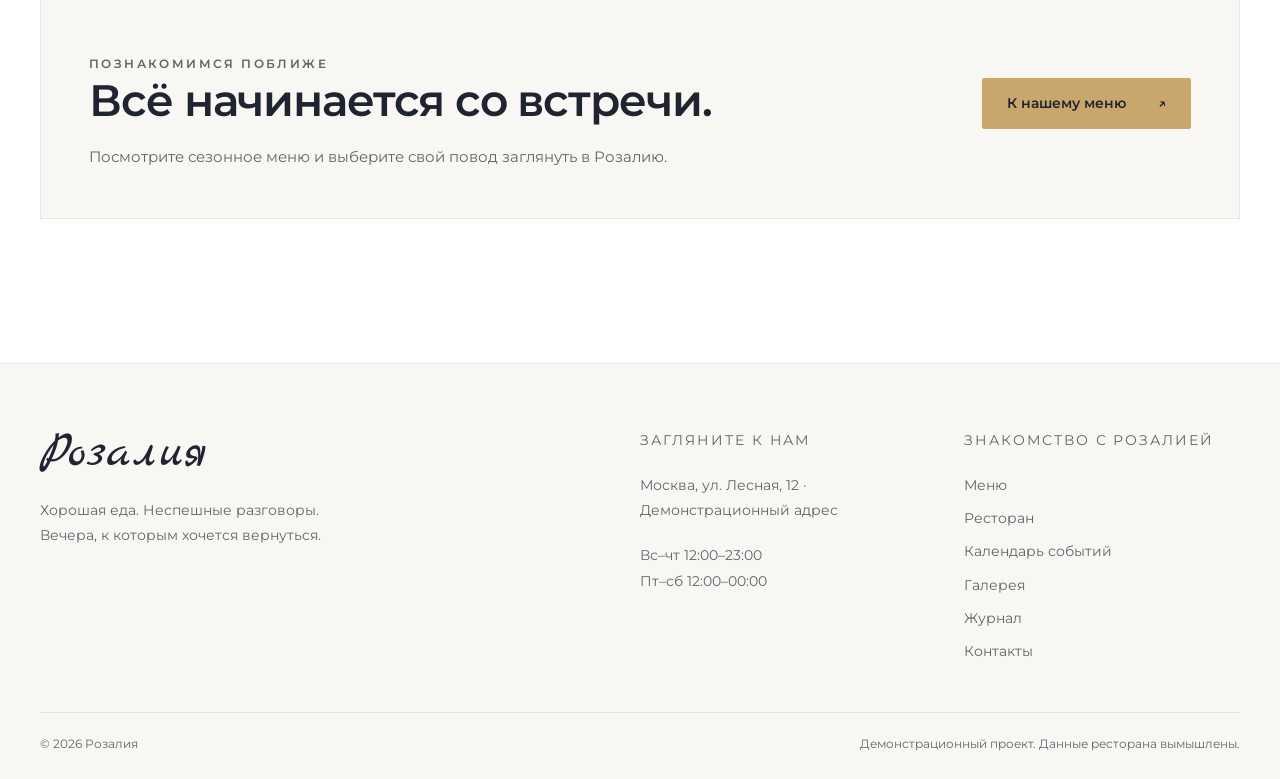
==== commit 28813c8f: "Светлый стиль: шапка, боковое меню, шрифты и hero страниц" ====
--- a/about/index.html
+++ b/about/index.html
@@ -13,11 +13,11 @@
   <meta property="og:type" content="website">
   <meta property="og:image" content="https://mansiks1.github.io/restaurant-site-demo/assets/img/interior.webp">
   <meta name="twitter:card" content="summary_large_image">
-  <meta name="theme-color" content="#151914">
+  <meta name="theme-color" content="#FFFFFF">
   <link rel="icon" type="image/svg+xml" href="../assets/img/favicon.svg">
   <link rel="preconnect" href="https://fonts.googleapis.com">
   <link rel="preconnect" href="https://fonts.gstatic.com" crossorigin>
-  <link href="https://fonts.googleapis.com/css2?family=Cormorant+Garamond:ital,wght@0,400;0,500;0,600;1,400;1,500&family=Manrope:wght@400;500;600;700&display=swap" rel="stylesheet">
+  <link href="https://fonts.googleapis.com/css2?family=Marck+Script&amp;family=Montserrat:wght@300;400;500;600;700&amp;display=swap" rel="stylesheet">
   <link rel="stylesheet" href="../assets/css/variables.css">
   <link rel="stylesheet" href="../assets/css/base.css">
   <link rel="stylesheet" href="../assets/css/components.css">
@@ -28,7 +28,7 @@
 <body data-page="about">
   <a class="skip-link" href="#main">Перейти к содержимому</a>
   <header class="site-header" data-site-header></header>
-  <main id="main"><section class="page-heading container"><nav class="breadcrumbs" aria-label="Хлебные крошки"><a href="../">Главная</a><span aria-hidden="true">/</span><span aria-current="page">О ресторане</span></nav><p class="eyebrow">Место со своим характером</p><h1>Для встреч, которые<br>хочется <em>повторить.</em></h1><p class="page-intro">Современная кухня и тёплая атмосфера — чтобы быть чуть ближе друг к другу.</p></section><section class="container about-layout"><div data-page-image></div><div class="prose" data-page-body><p class="muted">Загружаем нашу историю…</p></div></section><section class="container section"><div class="reservation-band"><div><p class="eyebrow">Познакомимся поближе</p><h2>Всё начинается со встречи.</h2><p>Посмотрите сезонное меню и выберите свой повод заглянуть в Розалию.</p></div><a class="button" href="../menu/">К нашему меню <span aria-hidden="true">↗</span></a></div></section></main>
+  <main id="main"><section class="page-heading page-hero"><img class="page-hero-image" src="../assets/img/hero-placeholder.webp" alt="Фото: блюдо ресторана, заглушка" width="1200" height="900" loading="lazy" decoding="async"><div class="container page-hero-inner"><div class="page-hero-title"><svg class="hero-cross" viewBox="0 0 40 40" fill="none" aria-hidden="true"><path d="M6 10L30 34M10 6L34 30M6 30L30 6M10 34L34 10" stroke="currentColor" stroke-width="1"/></svg><h1>РЕСТОРАН</h1><svg class="hero-cross" viewBox="0 0 40 40" fill="none" aria-hidden="true"><path d="M6 10L30 34M10 6L34 30M6 30L30 6M10 34L34 10" stroke="currentColor" stroke-width="1"/></svg></div><nav class="breadcrumbs" aria-label="Хлебные крошки"><a href="../">Главная</a><span aria-hidden="true">/</span><span aria-current="page">О ресторане</span></nav></div><span class="hero-photo-label">Фото: блюдо ресторана · заглушка</span></section><div class="container page-description"><p class="eyebrow">Место со своим характером</p><h2 data-page-title>Для встреч, которыехочется повторить.</h2><p class="page-intro">Современная кухня и тёплая атмосфера — чтобы быть чуть ближе друг к другу.</p></div><section class="container about-layout"><div data-page-image></div><div class="prose" data-page-body><p class="muted">Загружаем нашу историю…</p></div></section><section class="container section"><div class="reservation-band"><div><p class="eyebrow">Познакомимся поближе</p><h2>Всё начинается со встречи.</h2><p>Посмотрите сезонное меню и выберите свой повод заглянуть в Розалию.</p></div><a class="button" href="../menu/">К нашему меню <span aria-hidden="true">↗</span></a></div></section></main>
   <footer class="site-footer" data-site-footer></footer>
   <noscript><p class="container notice">Для загрузки меню, афиши и статей включите JavaScript. Все контакты доступны на странице «Контакты».</p></noscript>
 </body>
--- a/assets/css/variables.css
+++ b/assets/css/variables.css
@@ -1,29 +1,32 @@
 :root {
-  color-scheme: dark;
-  --color-bg: #151914; --color-surface: #1e241c; --color-raised: #292f24;
-  --color-text: #f0ebdf; --color-muted: #bdb6a7; --color-accent: #d7b584;
-  --color-accent-hover: #ebcd9f; --color-line: #454b3c; --color-soft-line: #30362b;
-  --color-light: #e7dfd0; --color-ink: #252a21; --color-danger: #f2b4a0;
-  --color-overlay: #11160fb8; --color-transparent: transparent;
-  --font-body: 'Manrope', sans-serif; --font-display: 'Cormorant Garamond', Georgia, serif;
-  --text-xs: .6875rem; --text-sm: .8125rem; --text-base: .9375rem;
-  --text-lg: 1.125rem; --text-xl: 1.375rem; --text-2xl: 1.75rem;
-  --text-title: clamp(3.25rem, 6.6vw, 6rem); --text-heading: clamp(2.5rem, 4.4vw, 4.2rem);
-  --text-tiny: .6rem; --text-brand-caption: .5rem; --text-brand-caption-mobile: .43rem;
+  color-scheme: light;
+  --color-bg: #FFFFFF; --color-surface: #F8F7F4; --color-raised: #F1EEE8;
+  --color-text: #1F2430; --color-muted: #62646B; --color-accent: #C9A66B;
+  --color-accent-text: #806034; --color-accent-hover: #DFC393; --color-line: #E5E5E5; --color-soft-line: #E5E5E5;
+  --color-light: #F8F7F4; --color-ink: #1F2430; --color-danger: #A3322B; --color-white: #FFFFFF;
+  --color-overlay: rgba(0,0,0,.7); --hero-overlay: rgba(0,0,0,.45); --color-transparent: transparent;
+  --font-body: 'Montserrat', sans-serif; --font-display: 'Montserrat', sans-serif; --font-logo: 'Marck Script', cursive;
+  --text-xs: .75rem; --text-sm: .875rem; --text-base: .9375rem;
+  --text-lg: 1.125rem; --text-xl: 1.375rem; --text-2xl: 1.5rem;
+  --text-title: clamp(2.6rem, 5vw, 4rem); --text-heading: clamp(2rem, 3.4vw, 2.8rem);
+  --text-tiny: .6875rem; --text-brand-caption: .5rem; --text-brand-caption-mobile: .43rem;
   --text-calendar-dot: 5px; --text-input-mobile: 16px;
-  --text-brand: 1.9rem; --text-brand-mobile: 1.65rem; --text-dish: 1.7rem;
-  --text-stat: 2.9rem; --text-price: 2.1rem; --text-contact: 2rem; --text-contact-mobile: 1.85rem;
-  --text-map: 3rem; --text-reserve-mobile: 2.8rem; --text-category-mobile: 2.3rem;
-  --text-hero: clamp(3.4rem, 6.2vw, 5.8rem); --text-hero-tablet: clamp(3.4rem, 6.5vw, 4.7rem);
-  --text-hero-mobile: clamp(3.4rem, 12.7vw, 5.9rem); --text-page-mobile: clamp(3.1rem, 11.5vw, 4.9rem);
-  --text-heading-mobile: clamp(2.55rem, 9vw, 3.8rem); --text-category: clamp(2.2rem, 4vw, 3.2rem);
-  --text-prose-heading: clamp(2rem, 4vw, 3rem); --text-category-nav: .65rem;
-  --hero-height: 580px; --calendar-cell: 40px; --dish-thumb: 126px;
+  --text-brand: 66px; --text-brand-mobile: 60px; --text-dish: 1.125rem;
+  --text-stat: 2.5rem; --text-price: 1.6rem; --text-contact: 1.5rem; --text-contact-mobile: 1.3rem;
+  --text-map: 3rem; --text-reserve-mobile: 2rem; --text-category-mobile: 1.5rem;
+  --text-hero: clamp(2.8rem, 4.5vw, 4.2rem); --text-hero-tablet: clamp(2.6rem,4.5vw,3.8rem);
+  --text-hero-mobile: clamp(2.5rem, 9vw, 3.6rem); --text-page-mobile: 36px;
+  --text-heading-mobile: clamp(1.8rem, 6.5vw, 2.5rem); --text-category: clamp(1.5rem, 3vw, 2rem);
+  --text-prose-heading: clamp(1.5rem,3vw,2rem); --text-category-nav: .6875rem;
+  --text-nav: 14px; --text-header-contact: 16px; --text-page-hero: 60px; --text-breadcrumb: 14px;
+  --text-page-tablet: 40px; --text-drawer-logo: 54px; --text-footer-logo: 50px; --text-photo-label: 10px;
+  --hero-height: 380px; --hero-height-mobile: 260px; --calendar-cell: 40px; --dish-thumb: 126px;
   --s-1: .25rem; --s-2: .5rem; --s-3: .75rem; --s-4: 1rem; --s-5: 1.25rem;
   --s-6: 1.5rem; --s-7: 2rem; --s-8: 2.5rem; --s-9: 3rem; --s-10: 4rem;
   --s-11: 5rem; --s-12: 6rem; --s-13: 8rem;
-  --container: 1200px; --gutter: 32px; --header-height: 90px;
+  --container: 1200px; --gutter: 32px; --header-height: 208px; --header-mobile: 84px;
   --radius: 2px; --radius-pill: 100px; --radius-round: 50%;
-  --shadow: 0 14px 48px #00000030; --focus: 0 0 0 3px #d7b584;
+  --shadow: 0 14px 48px #1F243015; --focus: 0 0 0 3px #806034;
   --transition: 180ms ease; --border: 1px solid var(--color-line);
+  --reveal-distance: 18px; --reveal-duration: 450ms;
 }
--- a/assets/css/base.css
+++ b/assets/css/base.css
@@ -15,7 +15,7 @@
 button:focus-visible, a:focus-visible, input:focus-visible { outline: 2px solid var(--color-accent); outline-offset: 5px; }
 ::selection { color: var(--color-ink); background: var(--color-accent); }
 h1, h2, h3, h4, p, figure { margin: 0; }
-h1, h2, h3, h4 { font-family: var(--font-display); font-weight: 400; line-height: 1.06; }
+h1, h2, h3, h4 { font-family: var(--font-display); font-weight: 600; line-height: 1.2; }
 h1 { font-size: var(--text-title); letter-spacing: -.035em; }
 h2 { font-size: var(--text-heading); letter-spacing: -.025em; }
 h3 { font-size: var(--text-2xl); }
@@ -25,7 +25,7 @@
 [hidden] { display: none !important; }
 .container { width: min(100% - var(--gutter) * 2, var(--container)); margin-inline: auto; }
 .section { padding-block: var(--s-11); }
-.eyebrow { color: var(--color-accent); font-size: var(--text-xs); font-weight: 600; letter-spacing: .2em; text-transform: uppercase; }
+.eyebrow { color: var(--color-accent-text); font-size: var(--text-xs); font-weight: 600; letter-spacing: .2em; text-transform: uppercase; }
 .muted { color: var(--color-muted); }
 .sr-only { position: absolute; width: 1px; height: 1px; padding: 0; margin: -1px; overflow: hidden; clip: rect(0,0,0,0); white-space: nowrap; border: 0; }
 .skip-link { position: fixed; top: var(--s-4); left: var(--s-4); padding: var(--s-3) var(--s-5); z-index: 100; background: var(--color-accent); color: var(--color-ink); transform: translateY(-200%); }
@@ -35,7 +35,7 @@
 .prose { max-width: 740px; font-size: var(--text-base); }
 .prose h2 { font-size: var(--text-prose-heading); margin-block: var(--s-9) var(--s-5); }
 .prose h3 { margin-block: var(--s-7) var(--s-4); }
-.prose a { text-decoration: underline; color: var(--color-accent); }
+.prose a { text-decoration: underline; color: var(--color-accent-text); }
 .prose ul, .prose ol { margin-block: var(--s-5); }
 .prose blockquote { margin: var(--s-7) 0; border-left: 2px solid var(--color-accent); padding-left: var(--s-6); color: var(--color-muted); }
 .prose img { margin-block: var(--s-7); width: 100%; }
--- a/assets/css/components.css
+++ b/assets/css/components.css
@@ -1,29 +1,57 @@
-.site-header { position: sticky; top: 0; z-index: 30; height: var(--header-height); background: var(--color-bg); border-bottom: 1px solid var(--color-soft-line); }
-.header-inner { height: 100%; display: flex; align-items: center; gap: var(--s-8); }
-.brand { display: flex; align-items: center; gap: var(--s-3); flex-shrink: 0; }
-.brand-mark { width: 35px; height: 42px; color: var(--color-accent); }
-.brand-name { display: block; font-family: var(--font-display); font-size: var(--text-brand); letter-spacing: .13em; line-height: 1; }
-.brand-caption { display: block; margin-top: var(--s-2); color: var(--color-muted); font-size: var(--text-brand-caption); letter-spacing: .23em; text-transform: uppercase; }
-.desktop-nav { display: flex; align-items: center; gap: var(--s-6); margin-left: auto; }
-.nav-link { font-size: var(--text-sm); color: var(--color-muted); padding-block: var(--s-2); white-space: nowrap; }
-.nav-link:hover, .nav-link[aria-current="page"] { color: var(--color-accent); }
-.nav-link[aria-current="page"] { border-bottom: 1px solid var(--color-accent); }
+.site-header { position: sticky; top: 0; z-index: 30; height: var(--header-height); background: var(--color-bg); }
+.header-top { min-height: 126px; display: grid; grid-template-columns: minmax(0,1fr) auto minmax(0,1fr); gap: var(--s-7); align-items: center; border-bottom: var(--border); }
+.brand { display: inline-flex; align-items: center; justify-content: center; flex-shrink: 0; }
+.brand-name { display: block; font: 400 var(--text-brand)/1 var(--font-logo); letter-spacing: 0; color: var(--color-text); white-space: nowrap; }
+.header-contact, .header-address { display: flex; align-items: center; gap: var(--s-4); min-width: 0; }
+.header-address { justify-content: flex-end; text-align: right; }
+.header-contact-copy { display: grid; font-size: var(--text-header-contact); line-height: 1.75; }
+.header-contact-copy a:hover { color: var(--color-accent-text); }
+.header-address-copy { font-size: var(--text-header-contact); line-height: 1.65; }
+.header-address-copy span { display: block; }
+.contact-icon { border: 1px solid var(--color-accent); width: 54px; height: 54px; border-radius: var(--radius-round); display: grid; place-items: center; flex-shrink: 0; color: var(--color-accent-text); }
+.contact-icon svg { width: 26px; height: 26px; }
+.header-nav-row { height: 82px; display: grid; grid-template-columns: 44px minmax(0,1fr) 44px; gap: var(--s-5); align-items: center; }
+.primary-nav { display: flex; justify-content: center; align-items: stretch; gap: var(--s-8); height: 100%; }
+.nav-link { display: inline-flex; align-items: center; justify-content: center; position: relative; padding-block: var(--s-4); text-align: center; font-size: var(--text-nav); font-weight: 300; letter-spacing: .15em; line-height: 1.6; color: var(--color-muted); }
+.nav-link:hover { color: var(--color-accent-text); }
+.nav-link[aria-current="page"]::after { content: ''; position: absolute; bottom: var(--s-2); height: 3px; left: 0; right: .15em; background: var(--color-accent); }
+.drawer-toggle { display: flex; align-items: flex-start; justify-content: center; flex-direction: column; gap: 6px; width: 44px; height: 44px; border: none; padding: var(--s-2); background: none; color: var(--color-text); }
+.drawer-toggle span { height: 1px; width: 25px; background: currentColor; }
+.drawer-toggle span:nth-child(2) { width: 18px; }
+.drawer-toggle span:nth-child(3) { width: 22px; }
+.drawer-scrim { position: fixed; inset: 0; background: var(--hero-overlay); z-index: 80; }
+.site-drawer { position: fixed; inset: 0 auto 0 0; width: min(380px, calc(100% - 36px)); overflow-y: auto; padding: var(--s-7); background: var(--color-bg); box-shadow: var(--shadow); z-index: 81; }
+.site-drawer.is-open { animation: drawer-enter 220ms ease both; }
+@keyframes drawer-enter { from { transform: translateX(-100%); } to { transform: none; } }
+.drawer-close { display: grid; place-items: center; margin-left: auto; height: 44px; width: 44px; border: var(--border); background: none; color: var(--color-text); font-size: var(--text-xl); }
+.site-drawer .brand { margin-block: var(--s-4) var(--s-7); }
+.site-drawer .brand-name { font-size: var(--text-drawer-logo); }
+.drawer-nav { display: grid; gap: var(--s-2); }
+.drawer-nav a { padding-block: var(--s-4); border-bottom: var(--border); color: var(--color-muted); font-size: var(--text-sm); letter-spacing: .1em; text-transform: uppercase; }
+.drawer-nav a:hover, .drawer-nav a[aria-current="page"] { color: var(--color-accent-text); }
+.drawer-contact { margin-top: var(--s-8); font-size: var(--text-sm); display: grid; gap: var(--s-3); }
+.drawer-contact [data-contact-value="address"] { white-space: pre-line; }
+@media (max-width:1023px) {
+  :root { --header-height: var(--header-mobile); }
+  .header-top { display: flex; justify-content: center; height: var(--header-mobile); min-height: 0; }
+  .header-top .brand-name { font-size: var(--text-brand-mobile); }
+  .header-contact, .header-address, .primary-nav { display: none; }
+  .header-nav-row { height: 0; display: block; }
+  .drawer-toggle { position: absolute; top: 20px; left: var(--gutter); }
+}
 .button { display: inline-flex; align-items: center; justify-content: center; gap: var(--s-7); min-height: 50px; padding: var(--s-3) var(--s-6); border: 1px solid var(--color-accent); background: var(--color-accent); color: var(--color-ink); font-size: var(--text-sm); font-weight: 600; border-radius: var(--radius); transition: background var(--transition), border-color var(--transition); }
 .button:hover { background: var(--color-accent-hover); border-color: var(--color-accent-hover); }
 .button-ghost { background: var(--color-transparent); color: var(--color-text); border-color: var(--color-line); }
-.button-ghost:hover { background: var(--color-raised); border-color: var(--color-accent); }
+.button-ghost:hover { background: var(--color-raised); border-color: var(--color-accent-text); }
 .button-small { min-height: 42px; padding: var(--s-2) var(--s-5); font-size: var(--text-xs); }
 .text-link { display: inline-flex; gap: var(--s-7); align-items: center; font-size: var(--text-sm); border-bottom: 1px solid var(--color-accent); padding-bottom: var(--s-2); }
-.text-link:hover { color: var(--color-accent); }
-.menu-toggle { display: none; border: var(--border); background: none; width: 46px; height: 46px; align-items: center; justify-content: center; flex-direction: column; gap: 6px; }
-.menu-toggle span { display: block; width: 19px; height: 1px; background: var(--color-text); }
-.nav-scrim { display: none; position: fixed; inset: var(--header-height) 0 0; background: var(--color-overlay); z-index: 20; }
+.text-link:hover { color: var(--color-accent-text); }
 .section-top { display: flex; align-items: end; justify-content: space-between; gap: var(--s-7); margin-bottom: var(--s-8); }
 .section-top .eyebrow { margin-bottom: var(--s-4); }
 .section-copy { max-width: 380px; color: var(--color-muted); }
 .image-frame { position: relative; overflow: hidden; background: var(--color-surface); }
 .image-frame img { width: 100%; transition: transform 600ms ease; }
-.image-label { position: absolute; bottom: var(--s-4); left: var(--s-4); right: var(--s-4); width: fit-content; max-width: calc(100% - var(--s-7)); padding: var(--s-2) var(--s-3); color: var(--color-text); background: var(--color-overlay); font-size: var(--text-xs); letter-spacing: .02em; }
+.image-label { position: absolute; bottom: var(--s-4); left: var(--s-4); right: var(--s-4); width: fit-content; max-width: calc(100% - var(--s-7)); padding: var(--s-2) var(--s-3); color: var(--color-white); background: var(--color-overlay); font-size: var(--text-xs); letter-spacing: .02em; }
 .card:hover .image-frame img { transform: scale(1.025); }
 .card-grid { display: grid; grid-template-columns: repeat(3,minmax(0,1fr)); gap: var(--s-6); }
 .card { min-width: 0; }
@@ -32,24 +60,26 @@
 .card-content { padding-block: var(--s-5); }
 .card-content h3 { margin-block: var(--s-3); }
 .card-content p { color: var(--color-muted); font-size: var(--text-sm); }
-.card-meta { display: flex; gap: var(--s-3); flex-wrap: wrap; color: var(--color-accent); font-size: var(--text-xs); }
-.card-title-link::after { content: ' ↗'; font-family: var(--font-body); color: var(--color-accent); font-size: var(--text-base); }
+.card-meta { display: flex; gap: var(--s-3); flex-wrap: wrap; color: var(--color-accent-text); font-size: var(--text-xs); }
+.card-title-link::after { content: ' ↗'; font-family: var(--font-body); color: var(--color-accent-text); font-size: var(--text-base); }
 .tag { font-size: var(--text-xs); padding: var(--s-1) var(--s-3); border: var(--border); border-radius: var(--radius-pill); color: var(--color-muted); }
 .breadcrumbs { display: flex; flex-wrap: wrap; gap: var(--s-3); font-size: var(--text-xs); color: var(--color-muted); margin-bottom: var(--s-9); }
-.breadcrumbs a:hover { color: var(--color-accent); }
+.breadcrumbs a:hover { color: var(--color-accent-text); }
 .page-heading { padding-block: var(--s-7) var(--s-9); }
 .page-heading .eyebrow { margin-bottom: var(--s-4); }
 .page-heading h1 { max-width: 940px; }
 .page-intro { max-width: 610px; color: var(--color-muted); margin-top: var(--s-5); }
 .filter-bar { display: flex; flex-wrap: wrap; gap: var(--s-3); margin-bottom: var(--s-8); }
 .filter-button { border: var(--border); padding: var(--s-3) var(--s-5); min-height: 44px; background: none; font-size: var(--text-sm); color: var(--color-muted); }
-.filter-button:hover { border-color: var(--color-accent); color: var(--color-text); }
-.filter-button[aria-pressed="true"] { color: var(--color-ink); background: var(--color-accent); border-color: var(--color-accent); }
+.filter-button:hover { border-color: var(--color-accent-text); color: var(--color-text); }
+.filter-button[aria-pressed="true"] { color: var(--color-ink); background: var(--color-accent); border-color: var(--color-accent-text); }
 .reservation-band { display: grid; grid-template-columns: 1fr auto; align-items: center; gap: var(--s-7); padding: var(--s-9); border: var(--border); background: var(--color-surface); }
 .reservation-band p { color: var(--color-muted); margin-top: var(--s-4); max-width: 600px; }
-.site-footer { margin-top: var(--s-10); border-top: 1px solid var(--color-soft-line); padding-block: var(--s-10) var(--s-6); }
+.site-footer { background: var(--color-surface); margin-top: var(--s-10); border-top: 1px solid var(--color-soft-line); padding-block: var(--s-10) var(--s-6); }
 .footer-grid { display: grid; grid-template-columns: 2fr 1fr 1fr; gap: var(--s-9); }
 .footer-grid p, .footer-grid a:not(.brand) { color: var(--color-muted); font-size: var(--text-sm); }
-.footer-heading { font-size: var(--text-xs); letter-spacing: .14em; text-transform: uppercase; margin-bottom: var(--s-5); color: var(--color-accent); }
+.footer-heading { font-size: var(--text-xs); letter-spacing: .14em; text-transform: uppercase; margin-bottom: var(--s-5); color: var(--color-accent-text); }
 .footer-links { display: grid; gap: var(--s-2); }
 .footer-note { border-top: 1px solid var(--color-soft-line); margin-top: var(--s-9); padding-top: var(--s-5); display: flex; justify-content: space-between; gap: var(--s-6); color: var(--color-muted); font-size: var(--text-xs); }
+
+.footer-intro { margin-top: var(--s-5); }
--- a/assets/css/pages.css
+++ b/assets/css/pages.css
@@ -2,16 +2,16 @@
 .hero-copy { padding-block: var(--s-8); display: flex; flex-direction: column; align-items: start; justify-content: center; position: relative; z-index: 1; }
 .hero .eyebrow { margin-bottom: var(--s-7); }
 .hero h1 { font-size: var(--text-hero); max-width: 650px; }
-.hero h1 em { color: var(--color-accent); }
+.hero h1 em { color: var(--color-accent-text); }
 .hero-description { color: var(--color-muted); max-width: 370px; margin-top: var(--s-6); }
 .hero-actions { display: flex; flex-wrap: wrap; gap: var(--s-5); margin-top: var(--s-8); align-items: center; }
 .hero-image { min-height: 580px; border-radius: 46% 46% var(--radius) var(--radius); }
 .hero-image img { width: 100%; height: 100%; position: absolute; inset: 0; }
-.hero-stamp { position: absolute; left: 50%; top: var(--s-7); width: 102px; height: 102px; border: 1px solid var(--color-accent); border-radius: var(--radius-round); color: var(--color-accent); display: flex; align-items: center; justify-content: center; text-align: center; line-height: 1.5; font-size: var(--text-xs); letter-spacing: .1em; transform: translateX(-50%) rotate(12deg); background: var(--color-bg); }
+.hero-stamp { position: absolute; left: 50%; top: var(--s-7); width: 102px; height: 102px; border: 1px solid var(--color-accent); border-radius: var(--radius-round); color: var(--color-accent-text); display: flex; align-items: center; justify-content: center; text-align: center; line-height: 1.5; font-size: var(--text-xs); letter-spacing: .1em; transform: translateX(-50%) rotate(12deg); background: var(--color-bg); }
 .hero-bottom { margin-top: var(--s-9); display: flex; align-items: center; gap: var(--s-5); font-size: var(--text-xs); color: var(--color-muted); }
 .hero-bottom::before { content: ''; width: 42px; height: 1px; background: var(--color-accent); }
 .marquee { border-block: 1px solid var(--color-line); padding-block: var(--s-5); display: flex; justify-content: center; flex-wrap: wrap; gap: var(--s-5) var(--s-9); font-size: var(--text-xs); text-transform: uppercase; letter-spacing: .17em; color: var(--color-muted); }
-.marquee span::before { content: '✳'; color: var(--color-accent); margin-right: var(--s-5); }
+.marquee span::before { content: '✳'; color: var(--color-accent-text); margin-right: var(--s-5); }
 .story-grid { display: grid; grid-template-columns: 1.05fr 1fr; align-items: center; gap: var(--s-11); }
 .story-image { aspect-ratio: 5/4; }
 .story-image img { height: 100%; }
@@ -20,26 +20,26 @@
 .section-tinted { background: var(--color-surface); }
 .home-dish-footer { display: flex; align-items: baseline; justify-content: space-between; gap: var(--s-4); }
 .home-dish-footer h3 { font-size: var(--text-2xl); }
-.price { white-space: nowrap; color: var(--color-accent); font-size: var(--text-sm); }
+.price { white-space: nowrap; color: var(--color-accent-text); font-size: var(--text-sm); }
 .home-events { display: grid; grid-template-columns: .85fr 1.15fr; gap: var(--s-11); align-items: start; }
 .home-events-copy { position: sticky; top: calc(var(--header-height) + var(--s-9)); }
 .home-events-copy h2 { margin-block: var(--s-5); }
 .home-events-copy p:not(.eyebrow) { color: var(--color-muted); margin-block: var(--s-6); }
 .event-row { display: grid; grid-template-columns: 68px 1fr auto; gap: var(--s-6); border-top: var(--border); padding-block: var(--s-6); align-items: center; }
-.event-date { color: var(--color-accent); font-size: var(--text-xs); text-align: center; text-transform: uppercase; }
+.event-date { color: var(--color-accent-text); font-size: var(--text-xs); text-align: center; text-transform: uppercase; }
 .event-date b { display: block; font: 400 var(--text-stat)/1.05 var(--font-display); }
 .event-row h3 { font-size: var(--text-2xl); margin-block: var(--s-2); }
 .event-row p { color: var(--color-muted); font-size: var(--text-xs); }
-.event-row-arrow { color: var(--color-accent); font-size: var(--text-xl); }
+.event-row-arrow { color: var(--color-accent-text); font-size: var(--text-xl); }
 
 .menu-toolbar { position: sticky; top: var(--header-height); z-index: 10; background: var(--color-bg); border-block: 1px solid var(--color-line); }
 .toolbar-inner { display: flex; align-items: center; justify-content: space-between; gap: var(--s-6); min-height: 83px; }
 .category-nav { display: flex; gap: var(--s-7); flex-wrap: wrap; }
 .category-nav a { padding-block: var(--s-3); font-size: var(--text-sm); color: var(--color-muted); }
-.category-nav a:hover { color: var(--color-accent); }
+.category-nav a:hover { color: var(--color-accent-text); }
 .category-nav .is-empty { opacity: .45; cursor: default; }
 .search-field { display: flex; gap: var(--s-3); align-items: center; border-bottom: var(--border); min-width: 0; }
-.search-field span { color: var(--color-accent); font-size: var(--text-xl); }
+.search-field span { color: var(--color-accent-text); font-size: var(--text-xl); }
 .search-field input { width: 180px; min-height: 44px; padding: var(--s-2); background: none; color: var(--color-text); border: none; font-size: var(--text-sm); }
 .search-field input::placeholder { color: var(--color-muted); opacity: 1; }
 .menu-caption { display: flex; justify-content: space-between; gap: var(--s-4); padding-block: var(--s-5); color: var(--color-muted); font-size: var(--text-xs); }
@@ -48,7 +48,7 @@
 .category-heading { display: flex; flex-wrap: wrap; align-items: baseline; gap: var(--s-6); margin-bottom: var(--s-7); border-bottom: var(--border); padding-bottom: var(--s-5); }
 .category-heading h2 { font-size: var(--text-category); }
 .category-heading p { font-size: var(--text-sm); color: var(--color-muted); }
-.category-heading span { margin-left: auto; color: var(--color-accent); }
+.category-heading span { margin-left: auto; color: var(--color-accent-text); }
 .dish-grid { display: grid; grid-template-columns: 1fr 1fr; gap: var(--s-6) var(--s-8); }
 .dish-card { display: grid; grid-template-columns: 126px 1fr; gap: var(--s-5); min-width: 0; padding-bottom: var(--s-6); border-bottom: 1px solid var(--color-soft-line); }
 .dish-card .image-frame { aspect-ratio: 1; height: 126px; }
@@ -57,7 +57,7 @@
 .dish-title { display: flex; justify-content: space-between; gap: var(--s-4); align-items: baseline; }
 .dish-title h3 { font-size: var(--text-dish); }
 .dish-content p { font-size: var(--text-xs); color: var(--color-muted); margin-top: var(--s-3); }
-.availability { color: var(--color-accent); border-bottom: 1px dashed var(--color-accent); display: inline-block; margin-top: var(--s-3); font-size: var(--text-xs); }
+.availability { color: var(--color-accent-text); border-bottom: 1px dashed var(--color-accent); display: inline-block; margin-top: var(--s-3); font-size: var(--text-xs); }
 .dish-unavailable img { filter: saturate(.3); }
 .menu-disclaimer { font-size: var(--text-xs); color: var(--color-muted); max-width: 740px; margin-block: var(--s-8); }
 
@@ -65,20 +65,20 @@
 .events-grid { display: grid; grid-template-columns: repeat(2,minmax(0,1fr)); gap: var(--s-7) var(--s-6); }
 .events-selection { display: flex; justify-content: space-between; gap: var(--s-4); margin-block: calc(var(--s-4) * -1) var(--s-6); align-items: center; }
 .events-selection p { font-size: var(--text-xs); color: var(--color-muted); }
-.clear-filter { background: none; border: none; color: var(--color-accent); padding: var(--s-2); font-size: var(--text-xs); min-height: 44px; }
+.clear-filter { background: none; border: none; color: var(--color-accent-text); padding: var(--s-2); font-size: var(--text-xs); min-height: 44px; }
 .calendar-panel { padding: var(--s-6); border: var(--border); background: var(--color-surface); position: sticky; top: calc(var(--header-height) + var(--s-7)); }
 .calendar-header { display: flex; align-items: center; justify-content: space-between; gap: var(--s-3); margin-block: var(--s-5); }
 .calendar-title { font-family: var(--font-body); font-size: var(--text-base); text-transform: capitalize; line-height: 1.5; text-align: center; }
-.calendar-arrow { border: var(--border); background: none; padding: var(--s-2); min-width: 36px; min-height: 40px; color: var(--color-accent); }
+.calendar-arrow { border: var(--border); background: none; padding: var(--s-2); min-width: 36px; min-height: 40px; color: var(--color-accent-text); }
 .calendar-week, .calendar-days { display: grid; grid-template-columns: repeat(7,minmax(0,1fr)); gap: var(--s-1); text-align: center; }
 .calendar-week { font-size: var(--text-xs); color: var(--color-muted); padding-bottom: var(--s-3); }
 .calendar-day { display: flex; flex-direction: column; align-items: center; justify-content: center; position: relative; height: 40px; font-size: var(--text-sm); background: none; border: 1px solid var(--color-transparent); color: var(--color-muted); }
-.calendar-day[aria-current="date"] { border-color: var(--color-accent); }
+.calendar-day[aria-current="date"] { border-color: var(--color-accent-text); }
 .calendar-day span { font-size: var(--text-calendar-dot); line-height: 1; position: absolute; bottom: var(--s-1); }
-.calendar-day.has-events { color: var(--color-accent); font-weight: 700; background: var(--color-raised); }
+.calendar-day.has-events { color: var(--color-accent-text); font-weight: 700; background: var(--color-raised); }
 .calendar-day.is-selected { color: var(--color-ink); background: var(--color-accent); }
 .calendar-legend { font-size: var(--text-xs); color: var(--color-muted); border-top: var(--border); margin-top: var(--s-6); padding-top: var(--s-5); }
-.calendar-legend span { color: var(--color-accent); margin-right: var(--s-2); }
+.calendar-legend span { color: var(--color-accent-text); margin-right: var(--s-2); }
 .calendar-help { font-size: var(--text-xs); color: var(--color-muted); }
 .detail-layout { display: grid; grid-template-columns: minmax(0,1fr) 300px; gap: var(--s-10); align-items: start; }
 .detail-image { aspect-ratio: 16/10; margin-bottom: var(--s-8); }
@@ -86,7 +86,7 @@
 .detail-sidebar { border: var(--border); padding: var(--s-6); background: var(--color-surface); position: sticky; top: calc(var(--header-height) + var(--s-7)); }
 .detail-sidebar p:not(.eyebrow) { color: var(--color-muted); font-size: var(--text-sm); }
 .detail-date { display: block; font-size: var(--text-xl); margin-block: var(--s-5) var(--s-3); }
-.detail-price { font: 400 var(--text-price) var(--font-display); color: var(--color-accent); margin-block: var(--s-6); }
+.detail-price { font: 400 var(--text-price) var(--font-display); color: var(--color-accent-text); margin-block: var(--s-6); }
 .detail-sidebar .button { width: 100%; margin-top: var(--s-6); gap: var(--s-3); }
 
 .blog-count { font-size: var(--text-xs); margin-block: calc(var(--s-4) * -1) var(--s-6); }
@@ -100,7 +100,7 @@
 .post-neighbors { display: grid; grid-template-columns: 1fr 1fr; gap: var(--s-8); border-top: var(--border); margin-top: var(--s-10); padding-top: var(--s-7); }
 .post-neighbors a:last-child { text-align: right; }
 .neighbor-title { display: block; font: 400 var(--text-2xl)/1.2 var(--font-display); margin-top: var(--s-3); }
-.post-neighbors a:hover .neighbor-title { color: var(--color-accent); }
+.post-neighbors a:hover .neighbor-title { color: var(--color-accent-text); }
 
 .about-layout { display: grid; grid-template-columns: 1fr 1fr; gap: var(--s-10); align-items: start; }
 .about-image { aspect-ratio: 4/5; }
@@ -116,24 +116,24 @@
 .map-lines { position: absolute; inset: -40%; opacity: .3; background: repeating-linear-gradient(20deg, var(--color-transparent) 0 85px, var(--color-line) 86px 92px, var(--color-transparent) 93px 200px), repeating-linear-gradient(110deg, var(--color-transparent) 0 65px, var(--color-line) 66px 74px, var(--color-transparent) 75px 150px); }
 .map-center { position: relative; padding: var(--s-7); max-width: 380px; background: var(--color-surface); }
 .map-center p { color: var(--color-muted); font-size: var(--text-sm); margin-block: var(--s-4); }
-.map-pin { color: var(--color-accent); font-size: var(--text-map); display: block; margin-bottom: var(--s-4); }
+.map-pin { color: var(--color-accent-text); font-size: var(--text-map); display: block; margin-bottom: var(--s-4); }
 .gallery-intro { margin-bottom: var(--s-8); color: var(--color-muted); }
 .gallery-grid { display: grid; grid-template-columns: repeat(3,minmax(0,1fr)); gap: var(--s-8) var(--s-6); }
 .gallery-item:nth-child(3n+2) { padding-top: var(--s-8); }
 .gallery-button { display: block; padding: 0; border: none; position: relative; width: 100%; background: var(--color-surface); overflow: hidden; }
 .gallery-button img { width: 100%; aspect-ratio: 4/5; transition: transform 500ms ease; }
 .gallery-button:hover img { transform: scale(1.03); }
-.gallery-zoom { position: absolute; right: var(--s-4); bottom: var(--s-4); width: 36px; height: 36px; display: grid; place-items: center; background: var(--color-bg); color: var(--color-accent); }
+.gallery-zoom { position: absolute; right: var(--s-4); bottom: var(--s-4); width: 36px; height: 36px; display: grid; place-items: center; background: var(--color-bg); color: var(--color-accent-text); }
 .gallery-item figcaption { padding-top: var(--s-4); font-size: var(--text-sm); }
 .gallery-item figcaption .muted { font-size: var(--text-xs); display: block; margin-top: var(--s-2); }
 .lightbox { width: min(100% - var(--s-7),960px); max-height: 90vh; padding: var(--s-6); background: var(--color-bg); color: var(--color-text); border: var(--border); box-shadow: var(--shadow); }
 .lightbox::backdrop { background: var(--color-overlay); }
 .lightbox img { width: 100%; max-height: 68vh; object-fit: contain; margin-top: var(--s-8); }
 .lightbox p { font-size: var(--text-xs); color: var(--color-muted); margin-top: var(--s-5); }
-.lightbox-close { position: absolute; top: var(--s-2); right: var(--s-3); width: 44px; height: 44px; background: none; border: none; color: var(--color-accent); font-size: var(--text-contact); }
+.lightbox-close { position: absolute; top: var(--s-2); right: var(--s-3); width: 44px; height: 44px; background: none; border: none; color: var(--color-accent-text); font-size: var(--text-contact); }
 
 @media (max-width: 1100px) {
-  :root { --gutter: 24px; --header-height: 80px; }
+  :root { --gutter: 24px; }
   .desktop-nav { display: none; }
   .desktop-nav.is-open { display: flex; position: fixed; top: var(--header-height); left: var(--gutter); right: var(--gutter); flex-direction: column; align-items: stretch; gap: var(--s-1); background: var(--color-surface); border: var(--border); padding: var(--s-5); max-height: calc(100dvh - var(--header-height) - var(--s-5)); overflow-y: auto; box-shadow: var(--shadow); }
   .desktop-nav .nav-link { padding: var(--s-3) var(--s-4); font-size: var(--text-base); }
@@ -159,7 +159,7 @@
   .about-layout, .contacts-layout { gap: var(--s-7); }
 }
 @media (max-width: 767px) {
-  :root { --gutter: 16px; --header-height: 72px; --s-11: 3.5rem; --s-12: 4rem; }
+  :root { --gutter: 16px; --s-11: 3.5rem; --s-12: 4rem; }
   h1 { font-size: var(--text-page-mobile); }
   h2 { font-size: var(--text-heading-mobile); }
   .brand-name { font-size: var(--text-brand-mobile); }
@@ -213,7 +213,7 @@
   .dish-card { grid-template-columns: 92px minmax(0,1fr); gap: var(--s-4); }
   .dish-card .image-frame { height: 92px; }
   .dish-title { gap: var(--s-2); }
-  .dish-title h3 { font-size: var(--text-brand-mobile); }
+  .dish-title h3 { font-size: var(--text-dish); }
   .dish-content p { line-height: 1.65; }
   .menu-caption { font-size: var(--text-tiny); }
   .events-layout { grid-template-columns: 1fr; gap: var(--s-8); }
@@ -253,6 +253,49 @@
 #menu-sentinel { height: 1px; width: 100%; }
 .menu-pagination { display: grid; justify-items: center; gap: var(--s-4); padding-block: var(--s-6); }
 .menu-pagination p { font-size: var(--text-sm); color: var(--color-muted); }
-.reveal { opacity: 0; transform: translateY(18px); transition: opacity 450ms ease, transform 450ms ease; }
+.reveal { opacity: 0; transform: translateY(var(--reveal-distance)); transition: opacity var(--reveal-duration) ease, transform var(--reveal-duration) ease; }
 .reveal.is-visible { opacity: 1; transform: none; }
 @media (prefers-reduced-motion: reduce) { .reveal { opacity: 1; transform: none; transition: none; } }
+
+/* The full-width page banner is shared by the internal pages. */
+.page-heading.page-hero { position: relative; isolation: isolate; height: var(--hero-height); padding: 0; display: grid; place-items: center; background: var(--color-text); overflow: hidden; }
+.page-hero-image { position: absolute; inset: 0; width: 100%; height: 100%; object-fit: cover; object-position: center 52%; z-index: -2; }
+.page-hero::after { content: ''; position: absolute; inset: 0; background: var(--hero-overlay); z-index: -1; }
+.page-hero-inner { display: grid; justify-items: center; gap: var(--s-6); padding-block: var(--s-6); }
+.page-hero-title { display: flex; align-items: center; justify-content: center; gap: var(--s-6); width: 100%; min-width: 0; }
+.page-hero h1 { color: var(--color-white); text-align: center; text-transform: uppercase; font-size: var(--text-page-hero); font-weight: 600; line-height: 1.2; letter-spacing: .035em; min-width: 0; max-width: 1040px; overflow-wrap: anywhere; }
+.hero-cross { width: 42px; height: 42px; flex-shrink: 0; color: var(--color-accent); }
+.page-hero .breadcrumbs { color: var(--color-white); justify-content: center; gap: var(--s-3); margin: 0; font-size: var(--text-breadcrumb); letter-spacing: .1em; text-transform: uppercase; text-align: center; line-height: 1.6; }
+.page-hero .breadcrumbs a:hover { color: var(--color-white); text-decoration: underline; }
+.hero-photo-label { position: absolute; bottom: var(--s-3); left: var(--gutter); color: var(--color-white); font-size: var(--text-tiny); }
+.page-description { padding-block: var(--s-8); }
+.page-description .eyebrow { margin-bottom: var(--s-3); }
+.page-description .page-intro { margin-top: 0; max-width: 760px; }
+.page-description h2 { font-size: var(--text-xl); margin-bottom: var(--s-4); }
+.category-heading { border-bottom-color: var(--color-accent); }
+.dish-card { background: var(--color-bg); }
+.dish-title h3 { font-weight: 500; line-height: 1.45; max-width: 100%; overflow-wrap: anywhere; }
+.dish-content { min-width: 0; }
+.dish-content p { font-size: var(--text-sm); }
+.dish-title .price { font-weight: 600; }
+.hero h1 em, .story-copy em, .section-top em, .home-events-copy em { font-style: normal; font-weight: 600; }
+.home-dish-footer { flex-wrap: wrap; }
+.home-dish-footer h3 { font-size: var(--text-xl); }
+.article { max-width: none; }
+.article-content { max-width: 1000px; }
+.site-footer .brand-name { font-size: var(--text-footer-logo); }
+.footer-grid .brand { justify-content: flex-start; }
+@media (max-width:1023px) { .page-heading.page-hero { height: var(--hero-height-mobile); } .page-hero h1 { font-size: var(--text-page-tablet); } }
+@media (max-width:767px) {
+  .page-heading.page-hero { height: var(--hero-height-mobile); }
+  .page-hero h1 { font-size: var(--text-page-mobile); }
+  .page-hero-title { gap: var(--s-3); }
+  .hero-cross { width: 22px; height: 30px; }
+  .page-hero-inner { gap: var(--s-4); padding-block: var(--s-5); }
+  .page-hero .breadcrumbs { font-size: var(--text-xs); gap: var(--s-2); }
+  .hero-photo-label { font-size: var(--text-photo-label); bottom: var(--s-2); }
+  .page-description { padding-block: var(--s-6); }
+  .hero-actions .button { flex: 1 1 40%; }
+  .hero-actions .private-event-button { flex-basis: 100%; }
+  .page-hero .breadcrumbs span[aria-current="page"] { max-width: 100%; overflow-wrap: anywhere; }
+}
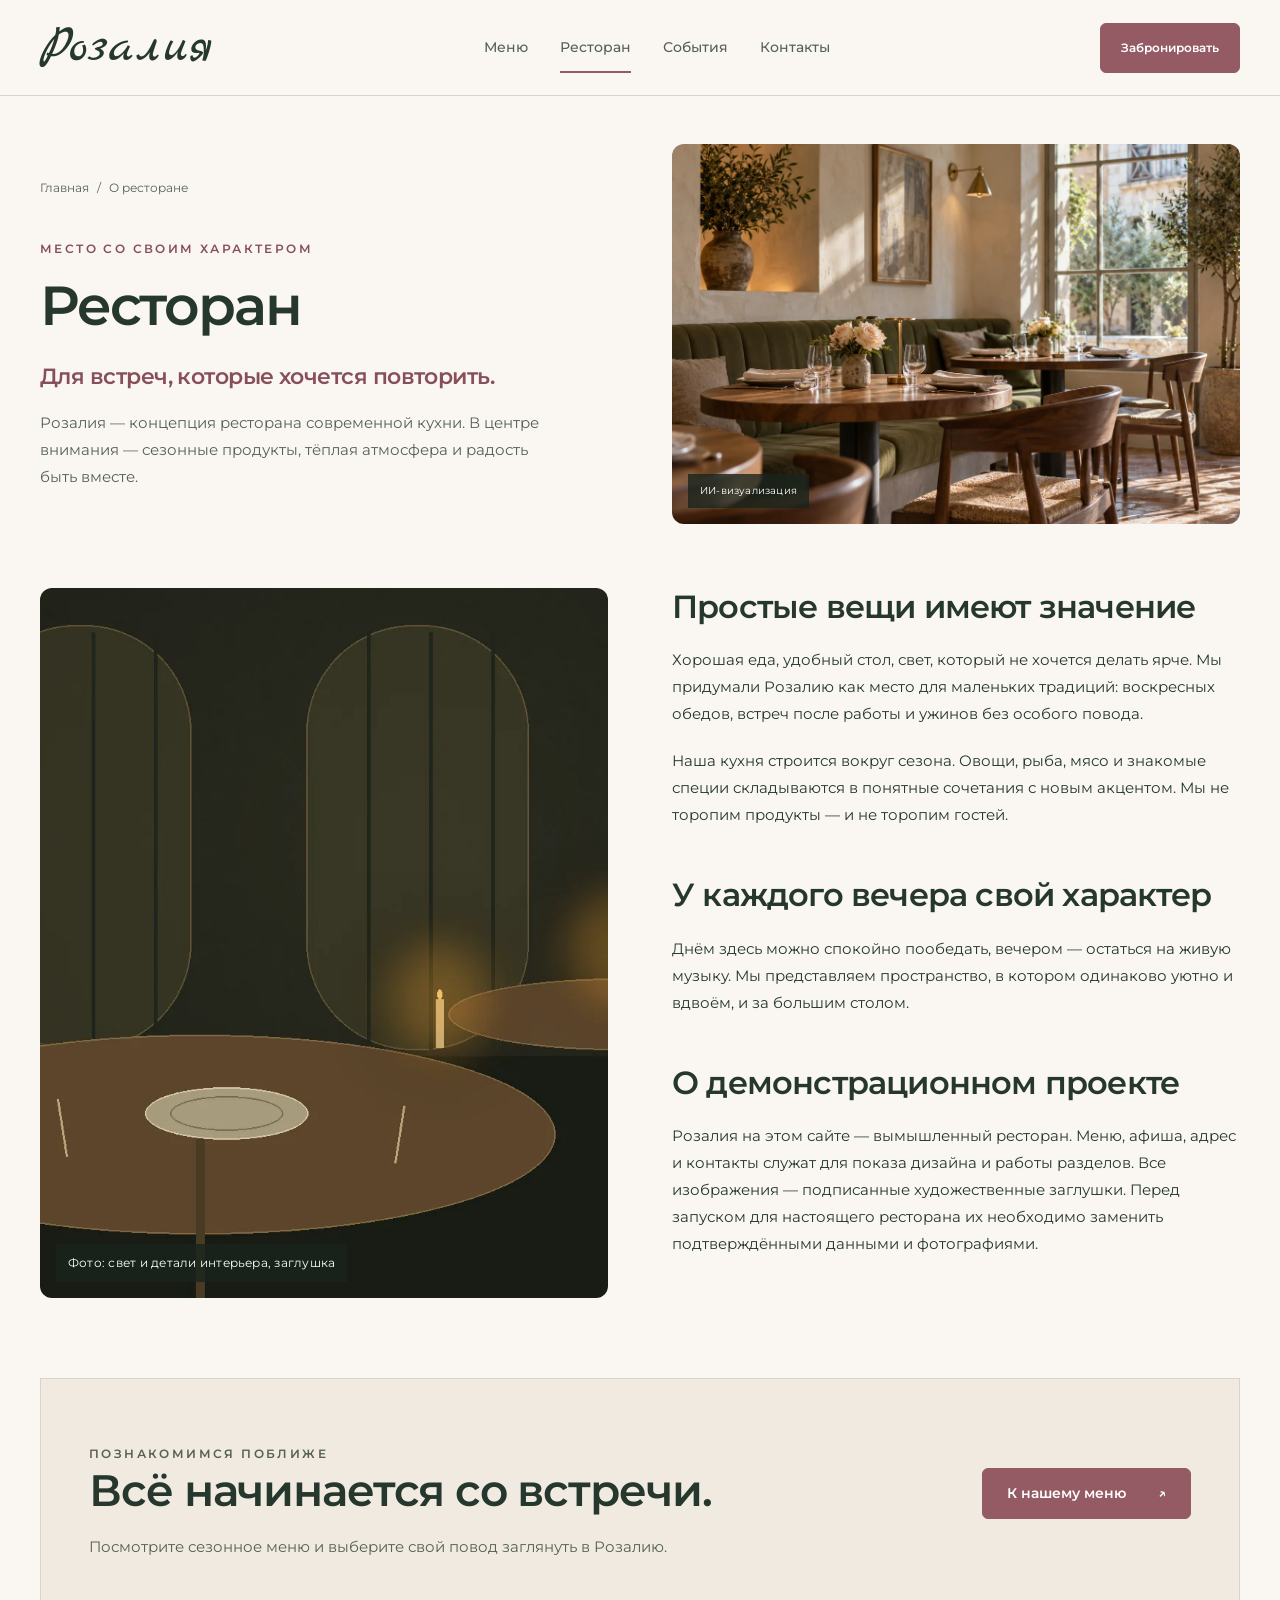
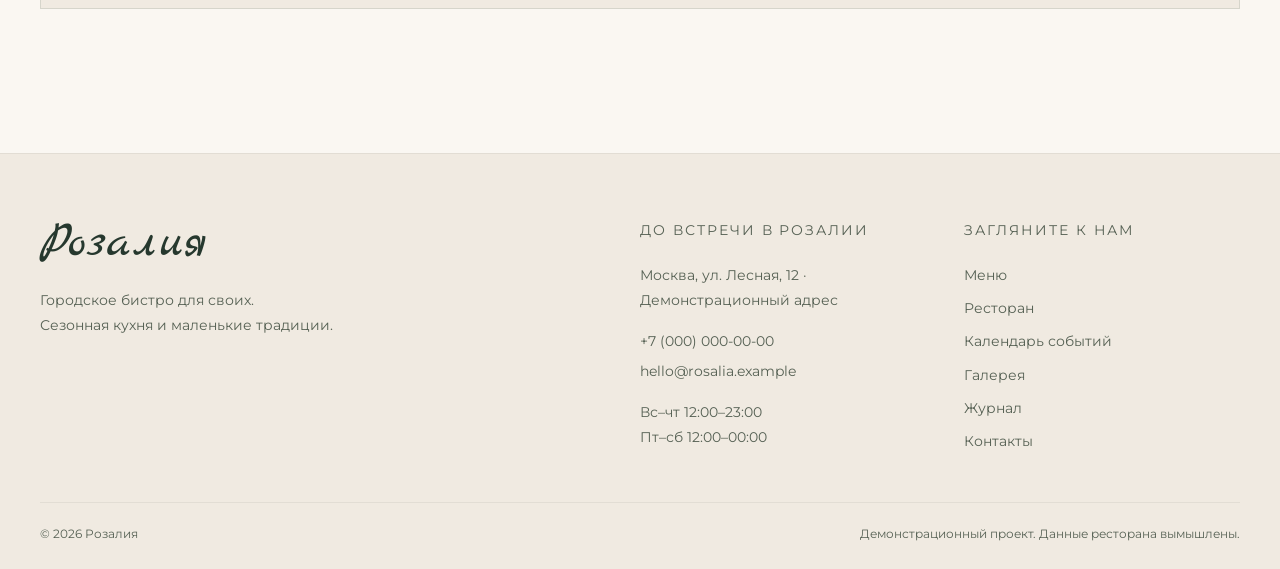
==== commit 4b8fa3fd: "Обновить палитру, компактную шапку и светлые вступления страниц" ====
--- a/about/index.html
+++ b/about/index.html
@@ -13,7 +13,7 @@
   <meta property="og:type" content="website">
   <meta property="og:image" content="https://mansiks1.github.io/restaurant-site-demo/assets/img/interior.webp">
   <meta name="twitter:card" content="summary_large_image">
-  <meta name="theme-color" content="#FFFFFF">
+  <meta name="theme-color" content="#FAF7F2">
   <link rel="icon" type="image/svg+xml" href="../assets/img/favicon.svg">
   <link rel="preconnect" href="https://fonts.googleapis.com">
   <link rel="preconnect" href="https://fonts.gstatic.com" crossorigin>
@@ -28,7 +28,7 @@
 <body data-page="about">
   <a class="skip-link" href="#main">Перейти к содержимому</a>
   <header class="site-header" data-site-header></header>
-  <main id="main"><section class="page-heading page-hero"><img class="page-hero-image" src="../assets/img/hero-placeholder.webp" alt="Фото: блюдо ресторана, заглушка" width="1200" height="900" loading="lazy" decoding="async"><div class="container page-hero-inner"><div class="page-hero-title"><svg class="hero-cross" viewBox="0 0 40 40" fill="none" aria-hidden="true"><path d="M6 10L30 34M10 6L34 30M6 30L30 6M10 34L34 10" stroke="currentColor" stroke-width="1"/></svg><h1>РЕСТОРАН</h1><svg class="hero-cross" viewBox="0 0 40 40" fill="none" aria-hidden="true"><path d="M6 10L30 34M10 6L34 30M6 30L30 6M10 34L34 10" stroke="currentColor" stroke-width="1"/></svg></div><nav class="breadcrumbs" aria-label="Хлебные крошки"><a href="../">Главная</a><span aria-hidden="true">/</span><span aria-current="page">О ресторане</span></nav></div><span class="hero-photo-label">Фото: блюдо ресторана · заглушка</span></section><div class="container page-description"><p class="eyebrow">Место со своим характером</p><h2 data-page-title>Для встреч, которыехочется повторить.</h2><p class="page-intro">Современная кухня и тёплая атмосфера — чтобы быть чуть ближе друг к другу.</p></div><section class="container about-layout"><div data-page-image></div><div class="prose" data-page-body><p class="muted">Загружаем нашу историю…</p></div></section><section class="container section"><div class="reservation-band"><div><p class="eyebrow">Познакомимся поближе</p><h2>Всё начинается со встречи.</h2><p>Посмотрите сезонное меню и выберите свой повод заглянуть в Розалию.</p></div><a class="button" href="../menu/">К нашему меню <span aria-hidden="true">↗</span></a></div></section></main>
+  <main id="main"><section class="page-heading page-hero"><div class="container page-hero-layout"><div class="page-hero-copy"><nav class="breadcrumbs" aria-label="Хлебные крошки"><a href="../">Главная</a><span aria-hidden="true">/</span><span aria-current="page">О ресторане</span></nav><p class="eyebrow">Место со своим характером</p><h1>Ресторан</h1><div class="page-hero-intro"><h2 data-page-title>Для встреч, которыехочется повторить.</h2><p class="page-intro">Современная кухня и тёплая атмосфера — чтобы быть чуть ближе друг к другу.</p></div></div><figure class="image-frame page-hero-media"><img class="page-hero-image" src="../assets/img/home-interior.webp" alt="Интерьер бистро · ИИ-визуализация" width="1200" height="960" loading="lazy" decoding="async"><figcaption class="image-label">ИИ-визуализация</figcaption></figure></div></section><section class="container about-layout"><div data-page-image></div><div class="prose" data-page-body><p class="muted">Загружаем нашу историю…</p></div></section><section class="container section"><div class="reservation-band"><div><p class="eyebrow">Познакомимся поближе</p><h2>Всё начинается со встречи.</h2><p>Посмотрите сезонное меню и выберите свой повод заглянуть в Розалию.</p></div><a class="button" href="../menu/">К нашему меню <span aria-hidden="true">↗</span></a></div></section></main>
   <footer class="site-footer" data-site-footer></footer>
   <noscript><p class="container notice">Для загрузки меню, афиши и статей включите JavaScript. Все контакты доступны на странице «Контакты».</p></noscript>
 </body>
--- a/assets/css/variables.css
+++ b/assets/css/variables.css
@@ -1,32 +1,33 @@
 :root {
   color-scheme: light;
-  --color-bg: #FFFFFF; --color-surface: #F8F7F4; --color-raised: #F1EEE8;
-  --color-text: #1F2430; --color-muted: #62646B; --color-accent: #C9A66B;
-  --color-accent-text: #806034; --color-accent-hover: #DFC393; --color-line: #E5E5E5; --color-soft-line: #E5E5E5;
-  --color-light: #F8F7F4; --color-ink: #1F2430; --color-danger: #A3322B; --color-white: #FFFFFF;
-  --color-overlay: rgba(0,0,0,.7); --hero-overlay: rgba(0,0,0,.45); --color-transparent: transparent;
+  --color-bg: #FAF7F2; --color-surface: #F0EAE1; --color-raised: #E7DDD3;
+  --color-text: #26382E; --color-muted: #566154; --color-accent: #945B64;
+  --color-accent-text: #874F59; --color-accent-hover: #7D4650; --color-line: #D6D5CB; --color-soft-line: #E2DDD4;
+  --color-light: #FAF7F2; --color-ink: #26382E; --color-danger: #A3322B; --color-white: #FFFFFF;
+  --color-on-accent: #FFFFFF; --color-overlay: rgba(25,35,28,.8); --color-transparent: transparent;
   --font-body: 'Montserrat', sans-serif; --font-display: 'Montserrat', sans-serif; --font-logo: 'Marck Script', cursive;
   --text-xs: .75rem; --text-sm: .875rem; --text-base: .9375rem;
   --text-lg: 1.125rem; --text-xl: 1.375rem; --text-2xl: 1.5rem;
   --text-title: clamp(2.6rem, 5vw, 4rem); --text-heading: clamp(2rem, 3.4vw, 2.8rem);
-  --text-tiny: .6875rem; --text-brand-caption: .5rem; --text-brand-caption-mobile: .43rem;
+  --text-tiny: .6875rem;
   --text-calendar-dot: 5px; --text-input-mobile: 16px;
-  --text-brand: 66px; --text-brand-mobile: 60px; --text-dish: 1.125rem;
+  --text-brand: 52px; --text-brand-mobile: 46px; --text-dish: 1.125rem;
   --text-stat: 2.5rem; --text-price: 1.6rem; --text-contact: 1.5rem; --text-contact-mobile: 1.3rem;
   --text-map: 3rem; --text-reserve-mobile: 2rem; --text-category-mobile: 1.5rem;
   --text-hero: clamp(2.8rem, 4.5vw, 4.2rem); --text-hero-tablet: clamp(2.6rem,4.5vw,3.8rem);
   --text-hero-mobile: clamp(2.5rem, 9vw, 3.6rem); --text-page-mobile: 36px;
   --text-heading-mobile: clamp(1.8rem, 6.5vw, 2.5rem); --text-category: clamp(1.5rem, 3vw, 2rem);
   --text-prose-heading: clamp(1.5rem,3vw,2rem); --text-category-nav: .6875rem;
-  --text-nav: 14px; --text-header-contact: 16px; --text-page-hero: 60px; --text-breadcrumb: 14px;
-  --text-page-tablet: 40px; --text-drawer-logo: 54px; --text-footer-logo: 50px; --text-photo-label: 10px;
-  --hero-height: 380px; --hero-height-mobile: 260px; --calendar-cell: 40px; --dish-thumb: 126px;
+  --text-nav: 14px; --text-page-hero: clamp(2.6rem,4.3vw,3.6rem); --text-breadcrumb: 12px;
+  --text-page-tablet: 40px; --text-footer-logo: 50px; --text-photo-label: 10px;
+  --hero-height: 380px; --hero-height-mobile: 240px; --calendar-cell: 40px;
   --s-1: .25rem; --s-2: .5rem; --s-3: .75rem; --s-4: 1rem; --s-5: 1.25rem;
   --s-6: 1.5rem; --s-7: 2rem; --s-8: 2.5rem; --s-9: 3rem; --s-10: 4rem;
   --s-11: 5rem; --s-12: 6rem; --s-13: 8rem;
-  --container: 1200px; --gutter: 32px; --header-height: 208px; --header-mobile: 84px;
-  --radius: 2px; --radius-pill: 100px; --radius-round: 50%;
-  --shadow: 0 14px 48px #1F243015; --focus: 0 0 0 3px #806034;
+  --container: 1200px; --gutter: 32px; --header-height: 96px; --header-mobile: 128px;
+  --header-logo-mobile: 76px; --header-nav-mobile: 52px;
+  --radius: 6px; --radius-image: 12px; --radius-pill: 100px; --radius-round: 50%;
+  --shadow: 0 14px 48px #26382E12; --focus: 0 0 0 3px #874F59;
   --transition: 180ms ease; --border: 1px solid var(--color-line);
   --reveal-distance: 18px; --reveal-duration: 450ms;
 }
--- a/assets/css/base.css
+++ b/assets/css/base.css
@@ -1,7 +1,6 @@
 *, *::before, *::after { box-sizing: border-box; }
 html { scroll-behavior: smooth; scroll-padding-top: calc(var(--header-height) + var(--s-6)); }
 body { margin: 0; background: var(--color-bg); color: var(--color-text); font: 400 var(--text-base)/1.8 var(--font-body); -webkit-font-smoothing: antialiased; }
-body.nav-open { overflow: hidden; }
 img, svg { display: block; max-width: 100%; }
 img { height: auto; object-fit: cover; }
 a { color: inherit; text-decoration: none; text-underline-offset: var(--s-1); }
@@ -13,7 +12,7 @@
 input { max-width: 100%; }
 button { color: inherit; }
 button:focus-visible, a:focus-visible, input:focus-visible { outline: 2px solid var(--color-accent); outline-offset: 5px; }
-::selection { color: var(--color-ink); background: var(--color-accent); }
+::selection { color: var(--color-on-accent); background: var(--color-accent); }
 h1, h2, h3, h4, p, figure { margin: 0; }
 h1, h2, h3, h4 { font-family: var(--font-display); font-weight: 600; line-height: 1.2; }
 h1 { font-size: var(--text-title); letter-spacing: -.035em; }
@@ -28,7 +27,7 @@
 .eyebrow { color: var(--color-accent-text); font-size: var(--text-xs); font-weight: 600; letter-spacing: .2em; text-transform: uppercase; }
 .muted { color: var(--color-muted); }
 .sr-only { position: absolute; width: 1px; height: 1px; padding: 0; margin: -1px; overflow: hidden; clip: rect(0,0,0,0); white-space: nowrap; border: 0; }
-.skip-link { position: fixed; top: var(--s-4); left: var(--s-4); padding: var(--s-3) var(--s-5); z-index: 100; background: var(--color-accent); color: var(--color-ink); transform: translateY(-200%); }
+.skip-link { position: fixed; top: var(--s-4); left: var(--s-4); padding: var(--s-3) var(--s-5); z-index: 100; background: var(--color-accent); color: var(--color-on-accent); transform: translateY(-200%); }
 .skip-link:focus { transform: none; }
 .notice, .empty-state { border: var(--border); padding: var(--s-7); color: var(--color-muted); }
 .error-state { color: var(--color-danger); }
--- a/assets/css/components.css
+++ b/assets/css/components.css
@@ -1,45 +1,25 @@
-.site-header { position: sticky; top: 0; z-index: 30; height: var(--header-height); background: var(--color-bg); }
-.header-top { min-height: 126px; display: grid; grid-template-columns: minmax(0,1fr) auto minmax(0,1fr); gap: var(--s-7); align-items: center; border-bottom: var(--border); }
+.site-header { position: sticky; top: 0; z-index: 30; height: var(--header-height); background: var(--color-bg); border-bottom: var(--border); }
+.header-inner { display: grid; grid-template-columns: auto minmax(0,1fr) auto; align-items: center; gap: var(--s-8); height: 100%; }
 .brand { display: inline-flex; align-items: center; justify-content: center; flex-shrink: 0; }
-.brand-name { display: block; font: 400 var(--text-brand)/1 var(--font-logo); letter-spacing: 0; color: var(--color-text); white-space: nowrap; }
-.header-contact, .header-address { display: flex; align-items: center; gap: var(--s-4); min-width: 0; }
-.header-address { justify-content: flex-end; text-align: right; }
-.header-contact-copy { display: grid; font-size: var(--text-header-contact); line-height: 1.75; }
-.header-contact-copy a:hover { color: var(--color-accent-text); }
-.header-address-copy { font-size: var(--text-header-contact); line-height: 1.65; }
-.header-address-copy span { display: block; }
-.contact-icon { border: 1px solid var(--color-accent); width: 54px; height: 54px; border-radius: var(--radius-round); display: grid; place-items: center; flex-shrink: 0; color: var(--color-accent-text); }
-.contact-icon svg { width: 26px; height: 26px; }
-.header-nav-row { height: 82px; display: grid; grid-template-columns: 44px minmax(0,1fr) 44px; gap: var(--s-5); align-items: center; }
-.primary-nav { display: flex; justify-content: center; align-items: stretch; gap: var(--s-8); height: 100%; }
-.nav-link { display: inline-flex; align-items: center; justify-content: center; position: relative; padding-block: var(--s-4); text-align: center; font-size: var(--text-nav); font-weight: 300; letter-spacing: .15em; line-height: 1.6; color: var(--color-muted); }
+.brand-name { display: block; font: 400 var(--text-brand)/1 var(--font-logo); color: var(--color-text); white-space: nowrap; }
+.primary-nav { display: flex; justify-content: center; align-items: stretch; gap: var(--s-7); height: 100%; min-width: 0; }
+.nav-link { display: inline-flex; align-items: center; justify-content: center; position: relative; min-height: 44px; padding-block: var(--s-4); font-size: var(--text-nav); font-weight: 500; line-height: 1.4; color: var(--color-muted); }
 .nav-link:hover { color: var(--color-accent-text); }
-.nav-link[aria-current="page"]::after { content: ''; position: absolute; bottom: var(--s-2); height: 3px; left: 0; right: .15em; background: var(--color-accent); }
-.drawer-toggle { display: flex; align-items: flex-start; justify-content: center; flex-direction: column; gap: 6px; width: 44px; height: 44px; border: none; padding: var(--s-2); background: none; color: var(--color-text); }
-.drawer-toggle span { height: 1px; width: 25px; background: currentColor; }
-.drawer-toggle span:nth-child(2) { width: 18px; }
-.drawer-toggle span:nth-child(3) { width: 22px; }
-.drawer-scrim { position: fixed; inset: 0; background: var(--hero-overlay); z-index: 80; }
-.site-drawer { position: fixed; inset: 0 auto 0 0; width: min(380px, calc(100% - 36px)); overflow-y: auto; padding: var(--s-7); background: var(--color-bg); box-shadow: var(--shadow); z-index: 81; }
-.site-drawer.is-open { animation: drawer-enter 220ms ease both; }
-@keyframes drawer-enter { from { transform: translateX(-100%); } to { transform: none; } }
-.drawer-close { display: grid; place-items: center; margin-left: auto; height: 44px; width: 44px; border: var(--border); background: none; color: var(--color-text); font-size: var(--text-xl); }
-.site-drawer .brand { margin-block: var(--s-4) var(--s-7); }
-.site-drawer .brand-name { font-size: var(--text-drawer-logo); }
-.drawer-nav { display: grid; gap: var(--s-2); }
-.drawer-nav a { padding-block: var(--s-4); border-bottom: var(--border); color: var(--color-muted); font-size: var(--text-sm); letter-spacing: .1em; text-transform: uppercase; }
-.drawer-nav a:hover, .drawer-nav a[aria-current="page"] { color: var(--color-accent-text); }
-.drawer-contact { margin-top: var(--s-8); font-size: var(--text-sm); display: grid; gap: var(--s-3); }
-.drawer-contact [data-contact-value="address"] { white-space: pre-line; }
+.nav-link[aria-current="page"]::after { content: ''; position: absolute; bottom: 22px; height: 2px; left: 0; right: 0; background: var(--color-accent); }
+.site-header .header-book { font-size: var(--text-xs); padding-inline: var(--s-5); }
+.footer-contact-copy { display: grid; gap: var(--s-1); margin-block: var(--s-4); font-size: var(--text-sm); color: var(--color-muted); }
+.footer-contact-copy a:hover { color: var(--color-accent-text); }
 @media (max-width:1023px) {
   :root { --header-height: var(--header-mobile); }
-  .header-top { display: flex; justify-content: center; height: var(--header-mobile); min-height: 0; }
-  .header-top .brand-name { font-size: var(--text-brand-mobile); }
-  .header-contact, .header-address, .primary-nav { display: none; }
-  .header-nav-row { height: 0; display: block; }
-  .drawer-toggle { position: absolute; top: 20px; left: var(--gutter); }
+  .header-inner { grid-template-columns: minmax(0,1fr) auto; grid-template-rows: var(--header-logo-mobile) var(--header-nav-mobile); gap: 0 var(--s-4); }
+  .header-inner .brand { justify-self: start; }
+  .header-inner .brand-name { font-size: var(--text-brand-mobile); }
+  .header-book { grid-column: 2; grid-row: 1; min-height: 44px; }
+  .primary-nav { grid-column: 1/-1; grid-row: 2; display: grid; grid-template-columns: repeat(4,minmax(0,1fr)); gap: var(--s-2); width: 100%; }
+  .nav-link { font-size: var(--text-xs); padding: var(--s-2) 0; }
+  .nav-link[aria-current="page"]::after { bottom: 4px; left: 24%; right: 24%; }
 }
-.button { display: inline-flex; align-items: center; justify-content: center; gap: var(--s-7); min-height: 50px; padding: var(--s-3) var(--s-6); border: 1px solid var(--color-accent); background: var(--color-accent); color: var(--color-ink); font-size: var(--text-sm); font-weight: 600; border-radius: var(--radius); transition: background var(--transition), border-color var(--transition); }
+.button { display: inline-flex; align-items: center; justify-content: center; gap: var(--s-7); min-height: 50px; padding: var(--s-3) var(--s-6); border: 1px solid var(--color-accent); background: var(--color-accent); color: var(--color-on-accent); font-size: var(--text-sm); font-weight: 600; border-radius: var(--radius); transition: background var(--transition), border-color var(--transition); }
 .button:hover { background: var(--color-accent-hover); border-color: var(--color-accent-hover); }
 .button-ghost { background: var(--color-transparent); color: var(--color-text); border-color: var(--color-line); }
 .button-ghost:hover { background: var(--color-raised); border-color: var(--color-accent-text); }
@@ -72,7 +52,7 @@
 .filter-bar { display: flex; flex-wrap: wrap; gap: var(--s-3); margin-bottom: var(--s-8); }
 .filter-button { border: var(--border); padding: var(--s-3) var(--s-5); min-height: 44px; background: none; font-size: var(--text-sm); color: var(--color-muted); }
 .filter-button:hover { border-color: var(--color-accent-text); color: var(--color-text); }
-.filter-button[aria-pressed="true"] { color: var(--color-ink); background: var(--color-accent); border-color: var(--color-accent-text); }
+.filter-button[aria-pressed="true"] { color: var(--color-on-accent); background: var(--color-accent); border-color: var(--color-accent-text); }
 .reservation-band { display: grid; grid-template-columns: 1fr auto; align-items: center; gap: var(--s-7); padding: var(--s-9); border: var(--border); background: var(--color-surface); }
 .reservation-band p { color: var(--color-muted); margin-top: var(--s-4); max-width: 600px; }
 .site-footer { background: var(--color-surface); margin-top: var(--s-10); border-top: 1px solid var(--color-soft-line); padding-block: var(--s-10) var(--s-6); }
--- a/assets/css/pages.css
+++ b/assets/css/pages.css
@@ -5,13 +5,12 @@
 .hero h1 em { color: var(--color-accent-text); }
 .hero-description { color: var(--color-muted); max-width: 370px; margin-top: var(--s-6); }
 .hero-actions { display: flex; flex-wrap: wrap; gap: var(--s-5); margin-top: var(--s-8); align-items: center; }
-.hero-image { min-height: 580px; border-radius: 46% 46% var(--radius) var(--radius); }
+.hero-image { min-height: 580px; border-radius: var(--radius-image); }
 .hero-image img { width: 100%; height: 100%; position: absolute; inset: 0; }
-.hero-stamp { position: absolute; left: 50%; top: var(--s-7); width: 102px; height: 102px; border: 1px solid var(--color-accent); border-radius: var(--radius-round); color: var(--color-accent-text); display: flex; align-items: center; justify-content: center; text-align: center; line-height: 1.5; font-size: var(--text-xs); letter-spacing: .1em; transform: translateX(-50%) rotate(12deg); background: var(--color-bg); }
 .hero-bottom { margin-top: var(--s-9); display: flex; align-items: center; gap: var(--s-5); font-size: var(--text-xs); color: var(--color-muted); }
 .hero-bottom::before { content: ''; width: 42px; height: 1px; background: var(--color-accent); }
 .marquee { border-block: 1px solid var(--color-line); padding-block: var(--s-5); display: flex; justify-content: center; flex-wrap: wrap; gap: var(--s-5) var(--s-9); font-size: var(--text-xs); text-transform: uppercase; letter-spacing: .17em; color: var(--color-muted); }
-.marquee span::before { content: '✳'; color: var(--color-accent-text); margin-right: var(--s-5); }
+.marquee span::before { content: '·'; color: var(--color-accent-text); margin-right: var(--s-5); }
 .story-grid { display: grid; grid-template-columns: 1.05fr 1fr; align-items: center; gap: var(--s-11); }
 .story-image { aspect-ratio: 5/4; }
 .story-image img { height: 100%; }
@@ -76,7 +75,7 @@
 .calendar-day[aria-current="date"] { border-color: var(--color-accent-text); }
 .calendar-day span { font-size: var(--text-calendar-dot); line-height: 1; position: absolute; bottom: var(--s-1); }
 .calendar-day.has-events { color: var(--color-accent-text); font-weight: 700; background: var(--color-raised); }
-.calendar-day.is-selected { color: var(--color-ink); background: var(--color-accent); }
+.calendar-day.is-selected { color: var(--color-on-accent); background: var(--color-accent); }
 .calendar-legend { font-size: var(--text-xs); color: var(--color-muted); border-top: var(--border); margin-top: var(--s-6); padding-top: var(--s-5); }
 .calendar-legend span { color: var(--color-accent-text); margin-right: var(--s-2); }
 .calendar-help { font-size: var(--text-xs); color: var(--color-muted); }
@@ -134,19 +133,12 @@
 
 @media (max-width: 1100px) {
   :root { --gutter: 24px; }
-  .desktop-nav { display: none; }
-  .desktop-nav.is-open { display: flex; position: fixed; top: var(--header-height); left: var(--gutter); right: var(--gutter); flex-direction: column; align-items: stretch; gap: var(--s-1); background: var(--color-surface); border: var(--border); padding: var(--s-5); max-height: calc(100dvh - var(--header-height) - var(--s-5)); overflow-y: auto; box-shadow: var(--shadow); }
-  .desktop-nav .nav-link { padding: var(--s-3) var(--s-4); font-size: var(--text-base); }
-  .desktop-nav .header-book { margin-top: var(--s-4); }
-  .menu-toggle { display: flex; margin-left: auto; }
-  .nav-scrim:not([hidden]) { display: block; }
   .hero { min-height: 550px; }
   .hero-image { min-height: 530px; }
   .hero h1 { font-size: var(--text-hero-tablet); }
   .story-grid, .home-events { gap: var(--s-9); }
   .hero-actions { gap: var(--s-4); }
   .hero-actions .button { min-width: 200px; }
-  .hero-stamp { width: 86px; height: 86px; font-size: var(--text-tiny); }
   .events-layout { grid-template-columns: minmax(0,1fr) 300px; gap: var(--s-6); }
   .events-grid { grid-template-columns: 1fr; }
   .dish-card { grid-template-columns: 100px 1fr; gap: var(--s-4); }
@@ -163,8 +155,6 @@
   h1 { font-size: var(--text-page-mobile); }
   h2 { font-size: var(--text-heading-mobile); }
   .brand-name { font-size: var(--text-brand-mobile); }
-  .brand-mark { width: 28px; height: 36px; }
-  .brand-caption { font-size: var(--text-brand-caption-mobile); }
   .hero { grid-template-columns: 1fr; padding-top: var(--s-4); gap: var(--s-7); }
   .hero-copy { padding-block: var(--s-6) 0; }
   .hero h1 { font-size: var(--text-hero-mobile); }
@@ -174,9 +164,8 @@
   .hero-actions { margin-top: var(--s-6); width: 100%; gap: var(--s-3); }
   .hero-actions .button { min-width: 0; padding-inline: var(--s-4); gap: var(--s-4); flex: 1; font-size: var(--text-xs); }
   .hero-bottom { margin-top: var(--s-6); }
-  .hero-image { min-height: 0; height: 390px; border-radius: 42% 42% var(--radius) var(--radius); }
+  .hero-image { min-height: 0; height: 390px; border-radius: var(--radius-image); }
   .hero-image img { object-position: center 58%; }
-  .hero-stamp { top: var(--s-7); }
   .marquee { padding: var(--s-4); gap: var(--s-3) var(--s-5); font-size: var(--text-tiny); }
   .marquee span::before { margin-right: var(--s-2); }
   .story-grid, .home-events { grid-template-columns: 1fr; gap: var(--s-7); }
@@ -257,45 +246,41 @@
 .reveal.is-visible { opacity: 1; transform: none; }
 @media (prefers-reduced-motion: reduce) { .reveal { opacity: 1; transform: none; transition: none; } }
 
-/* The full-width page banner is shared by the internal pages. */
-.page-heading.page-hero { position: relative; isolation: isolate; height: var(--hero-height); padding: 0; display: grid; place-items: center; background: var(--color-text); overflow: hidden; }
-.page-hero-image { position: absolute; inset: 0; width: 100%; height: 100%; object-fit: cover; object-position: center 52%; z-index: -2; }
-.page-hero::after { content: ''; position: absolute; inset: 0; background: var(--hero-overlay); z-index: -1; }
-.page-hero-inner { display: grid; justify-items: center; gap: var(--s-6); padding-block: var(--s-6); }
-.page-hero-title { display: flex; align-items: center; justify-content: center; gap: var(--s-6); width: 100%; min-width: 0; }
-.page-hero h1 { color: var(--color-white); text-align: center; text-transform: uppercase; font-size: var(--text-page-hero); font-weight: 600; line-height: 1.2; letter-spacing: .035em; min-width: 0; max-width: 1040px; overflow-wrap: anywhere; }
-.hero-cross { width: 42px; height: 42px; flex-shrink: 0; color: var(--color-accent); }
-.page-hero .breadcrumbs { color: var(--color-white); justify-content: center; gap: var(--s-3); margin: 0; font-size: var(--text-breadcrumb); letter-spacing: .1em; text-transform: uppercase; text-align: center; line-height: 1.6; }
-.page-hero .breadcrumbs a:hover { color: var(--color-white); text-decoration: underline; }
-.hero-photo-label { position: absolute; bottom: var(--s-3); left: var(--gutter); color: var(--color-white); font-size: var(--text-tiny); }
-.page-description { padding-block: var(--s-8); }
-.page-description .eyebrow { margin-bottom: var(--s-3); }
-.page-description .page-intro { margin-top: 0; max-width: 760px; }
-.page-description h2 { font-size: var(--text-xl); margin-bottom: var(--s-4); }
-.category-heading { border-bottom-color: var(--color-accent); }
-.dish-card { background: var(--color-bg); }
-.dish-title h3 { font-weight: 500; line-height: 1.45; max-width: 100%; overflow-wrap: anywhere; }
+
+/* Light editorial introductions, shared by every internal page. */
+.page-heading.page-hero { padding-block: var(--s-9) var(--s-10); background: var(--color-bg); }
+.page-hero-layout { display: grid; grid-template-columns: minmax(0,1fr) minmax(0,1fr); gap: var(--s-10); align-items: stretch; }
+.page-hero-copy { min-width: 0; display: flex; flex-direction: column; justify-content: center; padding-block: var(--s-5); }
+.page-hero .breadcrumbs { margin: 0 0 var(--s-8); color: var(--color-muted); font-size: var(--text-breadcrumb); line-height: 1.6; gap: var(--s-2); }
+.page-hero .breadcrumbs a:hover { color: var(--color-accent-text); text-decoration: underline; }
+.page-hero-copy > .eyebrow { margin-bottom: var(--s-4); }
+.page-hero h1 { font-size: var(--text-page-hero); font-weight: 600; line-height: 1.12; letter-spacing: -.04em; overflow-wrap: anywhere; }
+.page-hero-intro { margin-top: var(--s-6); }
+.page-hero-intro .page-intro { margin: 0; max-width: 520px; }
+.page-hero-intro h2 { font-size: var(--text-xl); line-height: 1.45; margin-bottom: var(--s-4); color: var(--color-accent-text); }
+.page-hero-intro .article-meta { margin-top: var(--s-5); }
+.page-hero-media { min-height: var(--hero-height); border-radius: var(--radius-image); }
+.page-hero-image { position: absolute; inset: 0; width: 100%; height: 100%; object-fit: cover; object-position: center 52%; }
+.page-hero .image-label { font-size: var(--text-photo-label); }
+.dish-title h3 { font-weight: 500; line-height: 1.4; overflow-wrap: anywhere; }
 .dish-content { min-width: 0; }
 .dish-content p { font-size: var(--text-sm); }
 .dish-title .price { font-weight: 600; }
 .hero h1 em, .story-copy em, .section-top em, .home-events-copy em { font-style: normal; font-weight: 600; }
 .home-dish-footer { flex-wrap: wrap; }
 .home-dish-footer h3 { font-size: var(--text-xl); }
+.story-image, .card .image-frame, .detail-image, .about-image { border-radius: var(--radius-image); }
 .article { max-width: none; }
 .article-content { max-width: 1000px; }
 .site-footer .brand-name { font-size: var(--text-footer-logo); }
 .footer-grid .brand { justify-content: flex-start; }
-@media (max-width:1023px) { .page-heading.page-hero { height: var(--hero-height-mobile); } .page-hero h1 { font-size: var(--text-page-tablet); } }
 @media (max-width:767px) {
-  .page-heading.page-hero { height: var(--hero-height-mobile); }
+  .page-heading.page-hero { padding-block: var(--s-7) var(--s-8); }
+  .page-hero-layout { grid-template-columns: 1fr; gap: var(--s-7); }
+  .page-hero-copy { padding-block: 0; }
   .page-hero h1 { font-size: var(--text-page-mobile); }
-  .page-hero-title { gap: var(--s-3); }
-  .hero-cross { width: 22px; height: 30px; }
-  .page-hero-inner { gap: var(--s-4); padding-block: var(--s-5); }
-  .page-hero .breadcrumbs { font-size: var(--text-xs); gap: var(--s-2); }
-  .hero-photo-label { font-size: var(--text-photo-label); bottom: var(--s-2); }
-  .page-description { padding-block: var(--s-6); }
+  .page-hero .breadcrumbs { margin-bottom: var(--s-6); }
+  .page-hero-media { min-height: var(--hero-height-mobile); }
   .hero-actions .button { flex: 1 1 40%; }
   .hero-actions .private-event-button { flex-basis: 100%; }
-  .page-hero .breadcrumbs span[aria-current="page"] { max-width: 100%; overflow-wrap: anywhere; }
 }
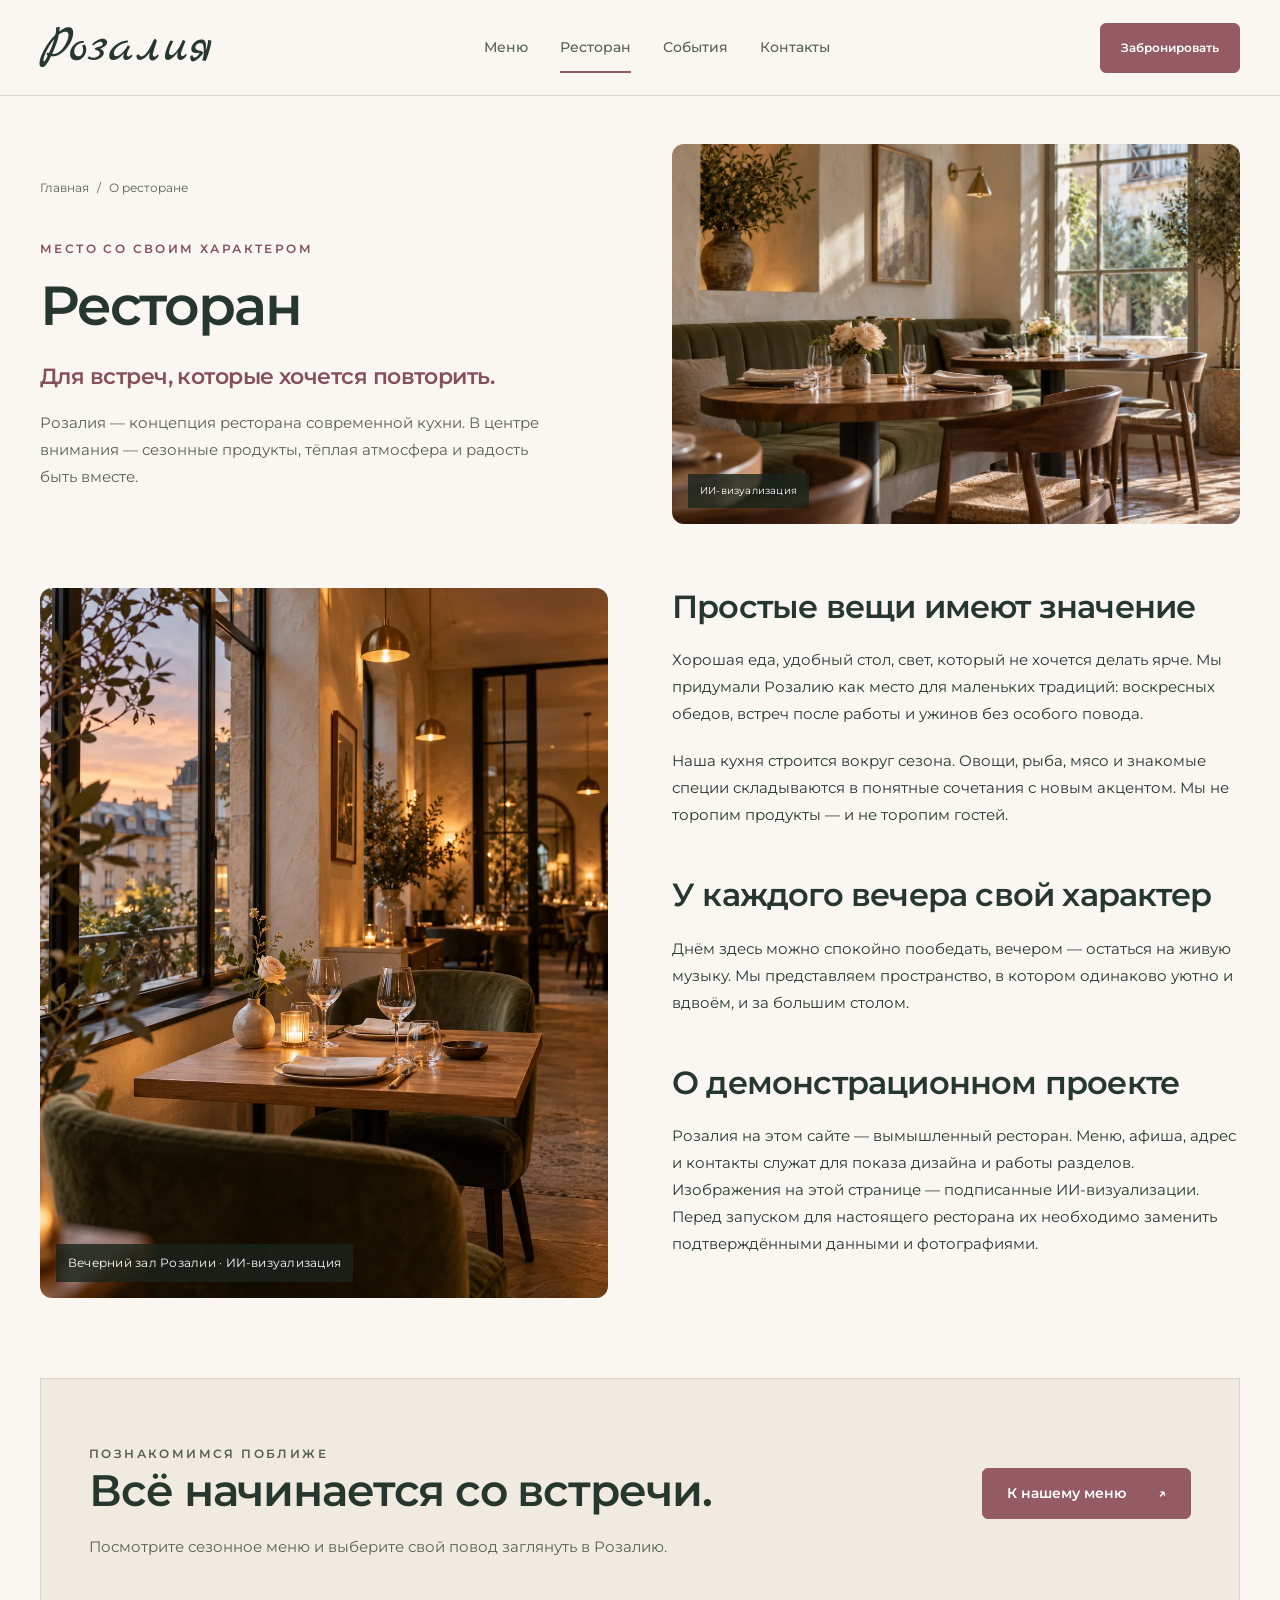
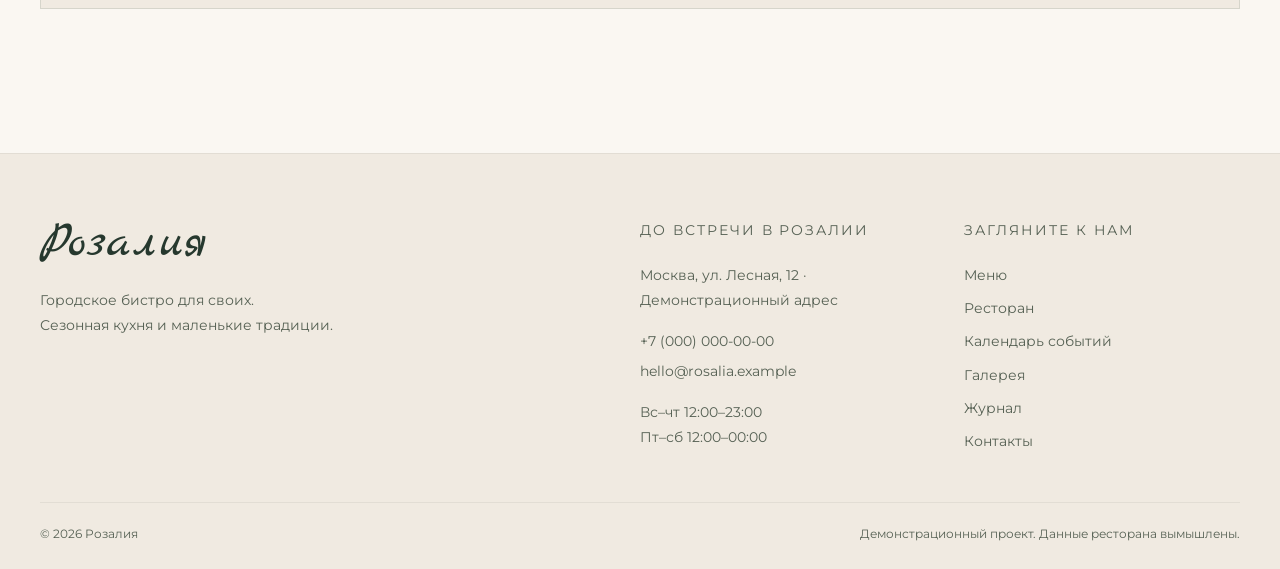
==== commit b5a53aca: "Заменить старые изображения ресторана и всех событий" ====
--- a/about/index.html
+++ b/about/index.html
@@ -11,7 +11,7 @@
   <meta property="og:title" content="О ресторане — Розалия">
   <meta property="og:description" content="История и концепция Розалии: современная сезонная кухня, тёплая атмосфера и место для любимых традиций.">
   <meta property="og:type" content="website">
-  <meta property="og:image" content="https://mansiks1.github.io/restaurant-site-demo/assets/img/interior.webp">
+  <meta property="og:image" content="https://mansiks1.github.io/restaurant-site-demo/assets/img/home-hero.webp">
   <meta name="twitter:card" content="summary_large_image">
   <meta name="theme-color" content="#FAF7F2">
   <link rel="icon" type="image/svg+xml" href="../assets/img/favicon.svg">
--- a/assets/css/pages.css
+++ b/assets/css/pages.css
@@ -48,14 +48,6 @@
 .category-heading h2 { font-size: var(--text-category); }
 .category-heading p { font-size: var(--text-sm); color: var(--color-muted); }
 .category-heading span { margin-left: auto; color: var(--color-accent-text); }
-.dish-grid { display: grid; grid-template-columns: 1fr 1fr; gap: var(--s-6) var(--s-8); }
-.dish-card { display: grid; grid-template-columns: 126px 1fr; gap: var(--s-5); min-width: 0; padding-bottom: var(--s-6); border-bottom: 1px solid var(--color-soft-line); }
-.dish-card .image-frame { aspect-ratio: 1; height: 126px; }
-.dish-card .image-frame img { height: 100%; }
-.dish-card .image-label { display: none; }
-.dish-title { display: flex; justify-content: space-between; gap: var(--s-4); align-items: baseline; }
-.dish-title h3 { font-size: var(--text-dish); }
-.dish-content p { font-size: var(--text-xs); color: var(--color-muted); margin-top: var(--s-3); }
 .availability { color: var(--color-accent-text); border-bottom: 1px dashed var(--color-accent); display: inline-block; margin-top: var(--s-3); font-size: var(--text-xs); }
 .dish-unavailable img { filter: saturate(.3); }
 .menu-disclaimer { font-size: var(--text-xs); color: var(--color-muted); max-width: 740px; margin-block: var(--s-8); }
@@ -141,9 +133,6 @@
   .hero-actions .button { min-width: 200px; }
   .events-layout { grid-template-columns: minmax(0,1fr) 300px; gap: var(--s-6); }
   .events-grid { grid-template-columns: 1fr; }
-  .dish-card { grid-template-columns: 100px 1fr; gap: var(--s-4); }
-  .dish-card .image-frame { height: 100px; }
-  .dish-title { flex-direction: column; gap: var(--s-2); }
   .category-nav { gap: var(--s-5); }
   .toolbar-inner { gap: var(--s-5); }
   .search-field input { width: 155px; }
@@ -198,12 +187,6 @@
   .category-heading { gap: var(--s-3); margin-bottom: var(--s-6); }
   .category-heading h2 { font-size: var(--text-category-mobile); }
   .category-heading p { width: calc(100% - var(--s-8)); order: 1; font-size: var(--text-xs); }
-  .dish-grid { grid-template-columns: 1fr; }
-  .dish-card { grid-template-columns: 92px minmax(0,1fr); gap: var(--s-4); }
-  .dish-card .image-frame { height: 92px; }
-  .dish-title { gap: var(--s-2); }
-  .dish-title h3 { font-size: var(--text-dish); }
-  .dish-content p { line-height: 1.65; }
   .menu-caption { font-size: var(--text-tiny); }
   .events-layout { grid-template-columns: 1fr; gap: var(--s-8); }
   .events-grid { grid-template-columns: 1fr; }
@@ -232,12 +215,7 @@
   .lightbox { padding: var(--s-4); }
 }
 
-/* Keep the demo image labels visible in the menu, including on small screens. */
-.dish-card .image-frame { height: auto; aspect-ratio: auto; background: none; overflow: visible; }
-.dish-card .image-frame img { height: 126px; aspect-ratio: 1; }
-.dish-card .image-label { position: static; display: block; max-width: 100%; padding: 0; margin-top: var(--s-2); color: var(--color-muted); background: none; font-size: var(--text-tiny); line-height: 1.4; }
-@media (max-width:1100px) { .dish-card .image-frame img { height: 100px; } }
-@media (max-width:767px) { .dish-card .image-frame img { height: 92px; } }
+
 
 #menu-sentinel { height: 1px; width: 100%; }
 .menu-pagination { display: grid; justify-items: center; gap: var(--s-4); padding-block: var(--s-6); }
@@ -262,10 +240,6 @@
 .page-hero-media { min-height: var(--hero-height); border-radius: var(--radius-image); }
 .page-hero-image { position: absolute; inset: 0; width: 100%; height: 100%; object-fit: cover; object-position: center 52%; }
 .page-hero .image-label { font-size: var(--text-photo-label); }
-.dish-title h3 { font-weight: 500; line-height: 1.4; overflow-wrap: anywhere; }
-.dish-content { min-width: 0; }
-.dish-content p { font-size: var(--text-sm); }
-.dish-title .price { font-weight: 600; }
 .hero h1 em, .story-copy em, .section-top em, .home-events-copy em { font-style: normal; font-weight: 600; }
 .home-dish-footer { flex-wrap: wrap; }
 .home-dish-footer h3 { font-size: var(--text-xl); }
@@ -284,3 +258,34 @@
   .hero-actions .button { flex: 1 1 40%; }
   .hero-actions .private-event-button { flex-basis: 100%; }
 }
+
+/* Menu as an editorial collection, with a separate chef selection. */
+.chef-picks { padding-block: var(--s-10); background: var(--color-surface); border-bottom: var(--border); }
+.chef-grid, .dish-grid { display: grid; grid-template-columns: repeat(3,minmax(0,1fr)); gap: var(--s-9) var(--s-7); }
+.dish-card, .chef-card { display: flex; flex-direction: column; gap: var(--s-5); min-width: 0; padding-bottom: var(--s-7); border-bottom: var(--border); }
+.dish-card .image-frame, .chef-card .image-frame { background: none; overflow: visible; }
+.dish-card .image-frame img, .chef-card .image-frame img { width: 100%; height: auto; aspect-ratio: 4/3; border-radius: var(--radius-image); object-fit: cover; }
+.dish-card .image-label, .chef-card .image-label { position: static; display: block; max-width: 100%; padding: 0; margin-top: var(--s-2); color: var(--color-muted); background: none; font-size: var(--text-photo-label); line-height: 1.5; }
+.dish-content { min-width: 0; }
+.dish-title { display: flex; flex-wrap: wrap; justify-content: space-between; align-items: baseline; gap: var(--s-3); }
+.dish-title h3 { font-size: var(--text-dish); font-weight: 600; line-height: 1.4; overflow-wrap: anywhere; }
+.dish-title .price { font-weight: 600; }
+.dish-content p { font-size: var(--text-sm); color: var(--color-muted); margin-top: var(--s-3); line-height: 1.7; }
+.chef-card .text-link { margin-top: var(--s-5); font-size: var(--text-xs); }
+.menu-category { padding-block: var(--s-9); }
+.category-heading { border-bottom-color: var(--color-line); margin-bottom: var(--s-8); }
+.category-heading h2 { position: relative; padding-bottom: var(--s-3); }
+.category-heading h2::after { content: ''; position: absolute; left: 0; bottom: -21px; width: 56px; height: 2px; background: var(--color-accent); }
+@media (min-width:768px) and (max-width:1100px) {
+  .dish-grid { grid-template-columns: repeat(2,minmax(0,1fr)); }
+  .chef-grid { gap: var(--s-5); }
+  .chef-card .dish-title { flex-direction: column; gap: var(--s-2); }
+}
+@media (max-width:767px) {
+  .chef-picks { padding-block: var(--s-8); }
+  .chef-picks .section-top { display: block; }
+  .chef-picks .section-copy { margin-top: var(--s-5); }
+  .chef-grid, .dish-grid { grid-template-columns: 1fr; gap: var(--s-7); }
+  .dish-content p { font-size: var(--text-sm); }
+  .category-heading { margin-bottom: var(--s-7); }
+}
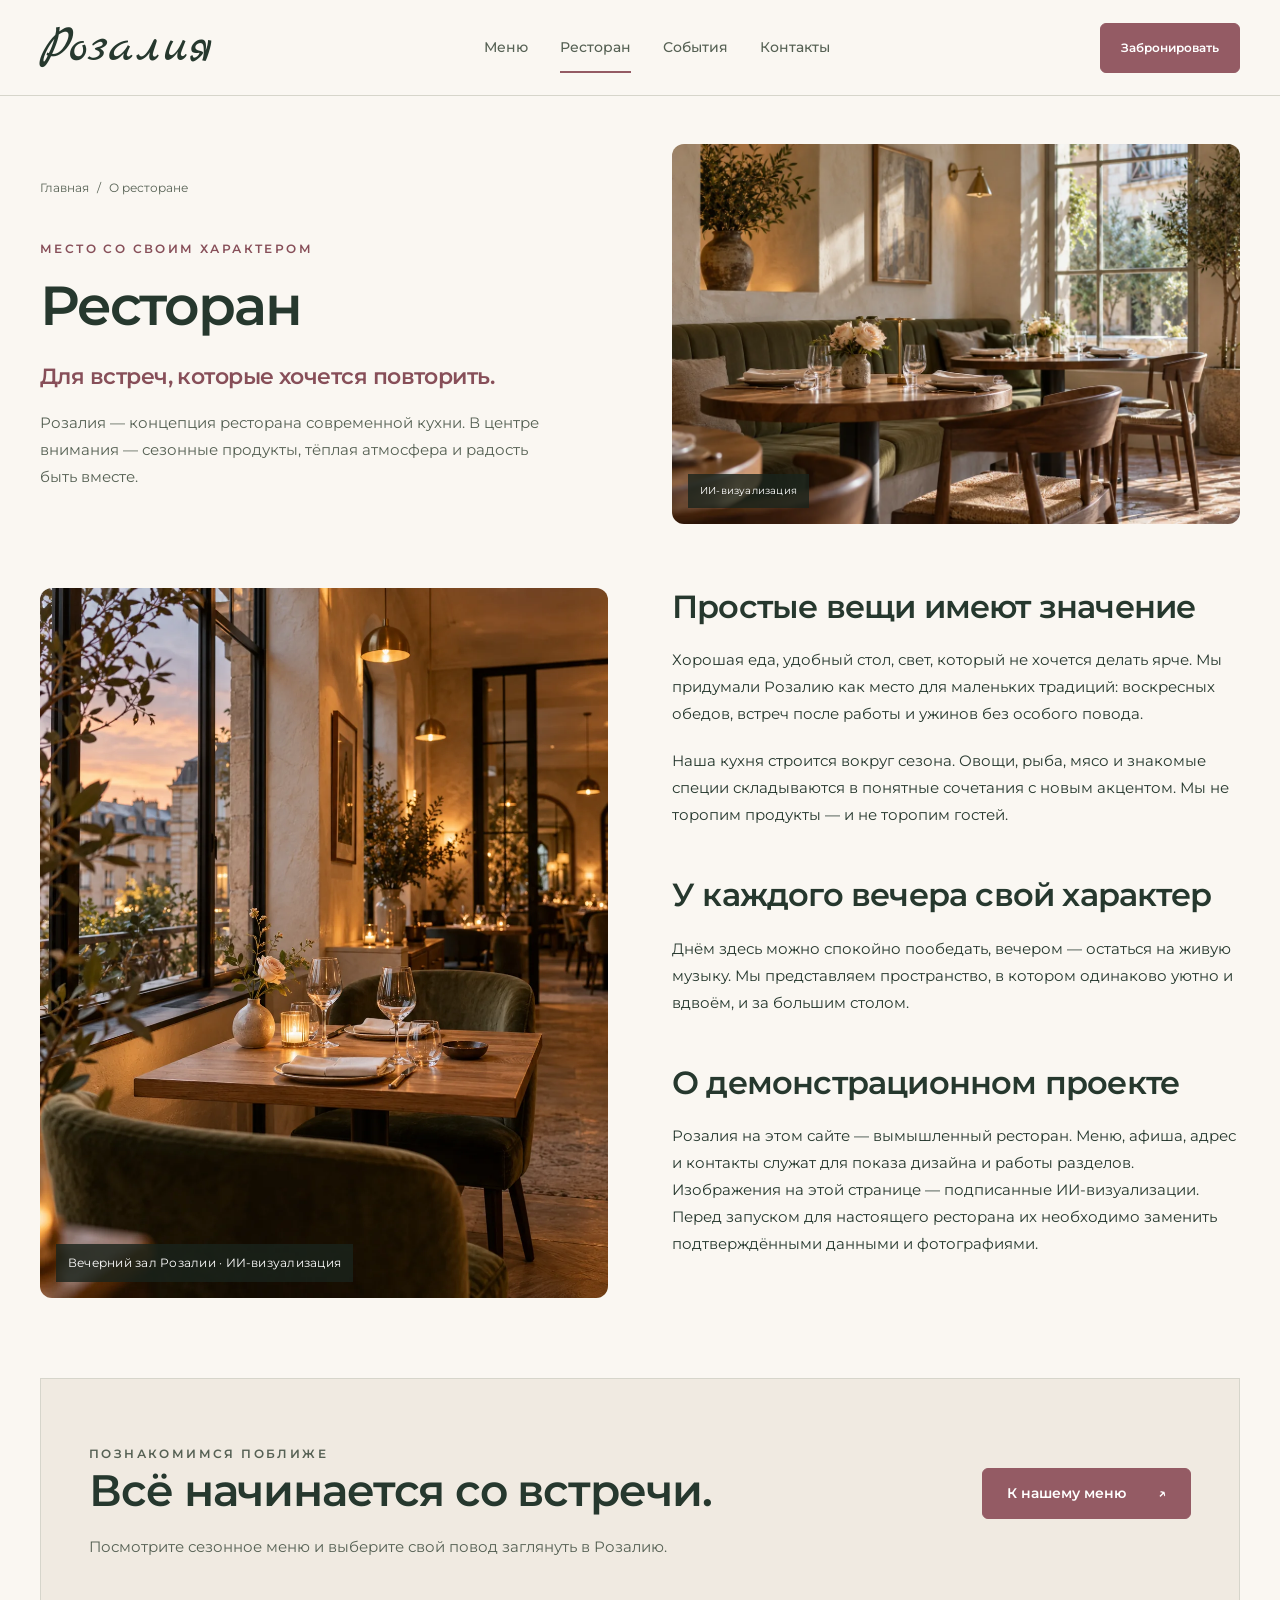
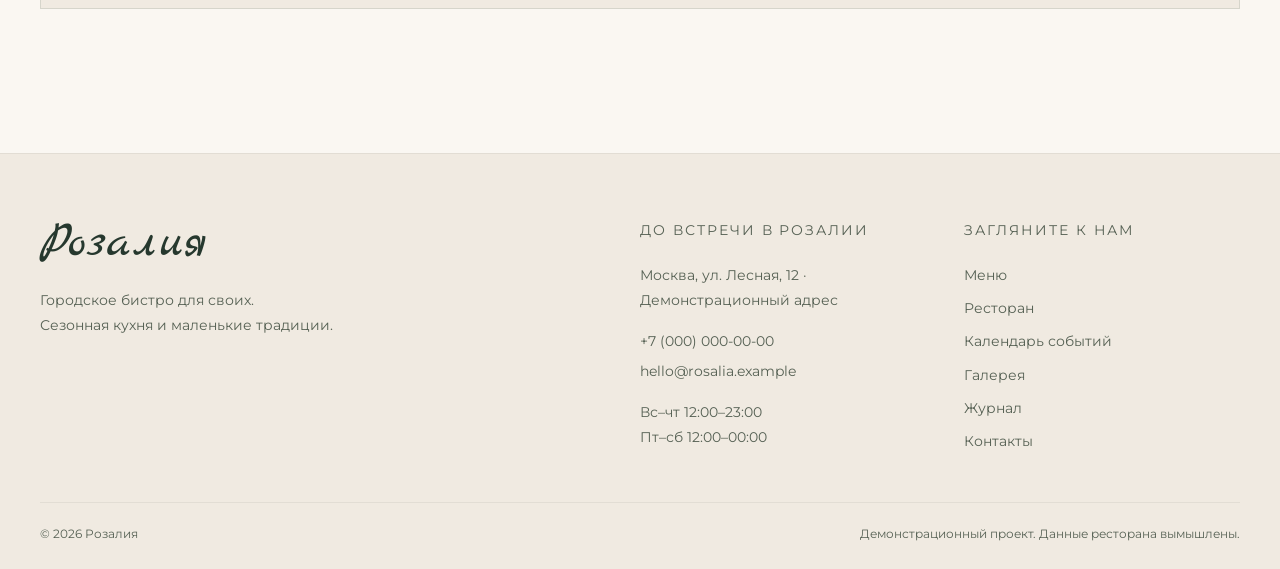
==== commit 9ecb8789: "Объединить повторную анимацию в reveal.js и reveal.css" ====
--- a/about/index.html
+++ b/about/index.html
@@ -22,13 +22,15 @@
   <link rel="stylesheet" href="../assets/css/base.css">
   <link rel="stylesheet" href="../assets/css/components.css">
   <link rel="stylesheet" href="../assets/css/pages.css">
+  <link rel="stylesheet" href="../assets/css/reveal.css">
+  <script type="module" src="../assets/js/reveal.js"></script>
   <script type="module" src="../assets/js/main.js"></script>
   <script type="module" src="../assets/js/pages.js"></script>
 </head>
 <body data-page="about">
   <a class="skip-link" href="#main">Перейти к содержимому</a>
   <header class="site-header" data-site-header></header>
-  <main id="main"><section class="page-heading page-hero"><div class="container page-hero-layout"><div class="page-hero-copy"><nav class="breadcrumbs" aria-label="Хлебные крошки"><a href="../">Главная</a><span aria-hidden="true">/</span><span aria-current="page">О ресторане</span></nav><p class="eyebrow">Место со своим характером</p><h1>Ресторан</h1><div class="page-hero-intro"><h2 data-page-title>Для встреч, которыехочется повторить.</h2><p class="page-intro">Современная кухня и тёплая атмосфера — чтобы быть чуть ближе друг к другу.</p></div></div><figure class="image-frame page-hero-media"><img class="page-hero-image" src="../assets/img/home-interior.webp" alt="Интерьер бистро · ИИ-визуализация" width="1200" height="960" loading="lazy" decoding="async"><figcaption class="image-label">ИИ-визуализация</figcaption></figure></div></section><section class="container about-layout"><div data-page-image></div><div class="prose" data-page-body><p class="muted">Загружаем нашу историю…</p></div></section><section class="container section"><div class="reservation-band"><div><p class="eyebrow">Познакомимся поближе</p><h2>Всё начинается со встречи.</h2><p>Посмотрите сезонное меню и выберите свой повод заглянуть в Розалию.</p></div><a class="button" href="../menu/">К нашему меню <span aria-hidden="true">↗</span></a></div></section></main>
+  <main id="main"><section class="page-heading page-hero"><div class="container page-hero-layout"><div class="page-hero-copy"><nav class="breadcrumbs" aria-label="Хлебные крошки"><a href="../">Главная</a><span aria-hidden="true">/</span><span aria-current="page">О ресторане</span></nav><p class="eyebrow">Место со своим характером</p><h1 data-reveal>Ресторан</h1><div class="page-hero-intro"><h2 data-page-title data-reveal>Для встреч, которыехочется повторить.</h2><p class="page-intro">Современная кухня и тёплая атмосфера — чтобы быть чуть ближе друг к другу.</p></div></div><figure class="image-frame page-hero-media" data-reveal><img class="page-hero-image" src="../assets/img/home-interior.webp" alt="Интерьер бистро · ИИ-визуализация" width="1200" height="960" loading="lazy" decoding="async"><figcaption class="image-label">ИИ-визуализация</figcaption></figure></div></section><section class="container about-layout"><div data-page-image></div><div class="prose" data-page-body><p class="muted">Загружаем нашу историю…</p></div></section><section class="container section"><div class="reservation-band"><div><p class="eyebrow">Познакомимся поближе</p><h2>Всё начинается со встречи.</h2><p>Посмотрите сезонное меню и выберите свой повод заглянуть в Розалию.</p></div><a class="button" href="../menu/">К нашему меню <span aria-hidden="true">↗</span></a></div></section></main>
   <footer class="site-footer" data-site-footer></footer>
   <noscript><p class="container notice">Для загрузки меню, афиши и статей включите JavaScript. Все контакты доступны на странице «Контакты».</p></noscript>
 </body>
--- a/assets/css/variables.css
+++ b/assets/css/variables.css
@@ -29,5 +29,4 @@
   --radius: 6px; --radius-image: 12px; --radius-pill: 100px; --radius-round: 50%;
   --shadow: 0 14px 48px #26382E12; --focus: 0 0 0 3px #874F59;
   --transition: 180ms ease; --border: 1px solid var(--color-line);
-  --reveal-distance: 18px; --reveal-duration: 450ms;
 }
--- a/assets/css/pages.css
+++ b/assets/css/pages.css
@@ -220,9 +220,6 @@
 #menu-sentinel { height: 1px; width: 100%; }
 .menu-pagination { display: grid; justify-items: center; gap: var(--s-4); padding-block: var(--s-6); }
 .menu-pagination p { font-size: var(--text-sm); color: var(--color-muted); }
-.reveal { opacity: 0; transform: translateY(var(--reveal-distance)); transition: opacity var(--reveal-duration) ease, transform var(--reveal-duration) ease; }
-.reveal.is-visible { opacity: 1; transform: none; }
-@media (prefers-reduced-motion: reduce) { .reveal { opacity: 1; transform: none; transition: none; } }
 
 
 /* Light editorial introductions, shared by every internal page. */
--- a/assets/css/reveal.css
+++ b/assets/css/reveal.css
@@ -0,0 +1,23 @@
+:root { --reveal-distance: 18px; --reveal-duration: 450ms; }
+
+/* Initial hiding needs no inline script. Disabled scripting keeps content visible;
+   a failed module falls back to visible content after three seconds. */
+@media (scripting: enabled) and (prefers-reduced-motion: no-preference) {
+  html:not([data-reveal-ready]) [data-reveal] { opacity: 0; animation: reveal-fallback 1ms 3s forwards; }
+}
+@keyframes reveal-fallback { to { opacity: 1; } }
+
+.reveal { opacity: 0; }
+.reveal.is-visible { opacity: 1; transition: opacity var(--reveal-duration) ease; }
+/* Keep observed boxes stable; move content only once, inside leaf targets. */
+.reveal:not(.reveal-group) > * { translate: 0 var(--reveal-distance); }
+.reveal.is-visible:not(.reveal-group) > * { translate: 0; transition: translate var(--reveal-duration) ease, transform 600ms ease; }
+
+@media (prefers-reduced-motion: reduce) {
+  [data-reveal], .reveal { opacity: 1; animation: none !important; transition: none !important; }
+  .reveal > * { translate: none !important; transition: none !important; }
+}
+@media print {
+  [data-reveal] { opacity: 1 !important; animation: none !important; transition: none !important; }
+  .reveal > * { translate: none !important; transition: none !important; }
+}
